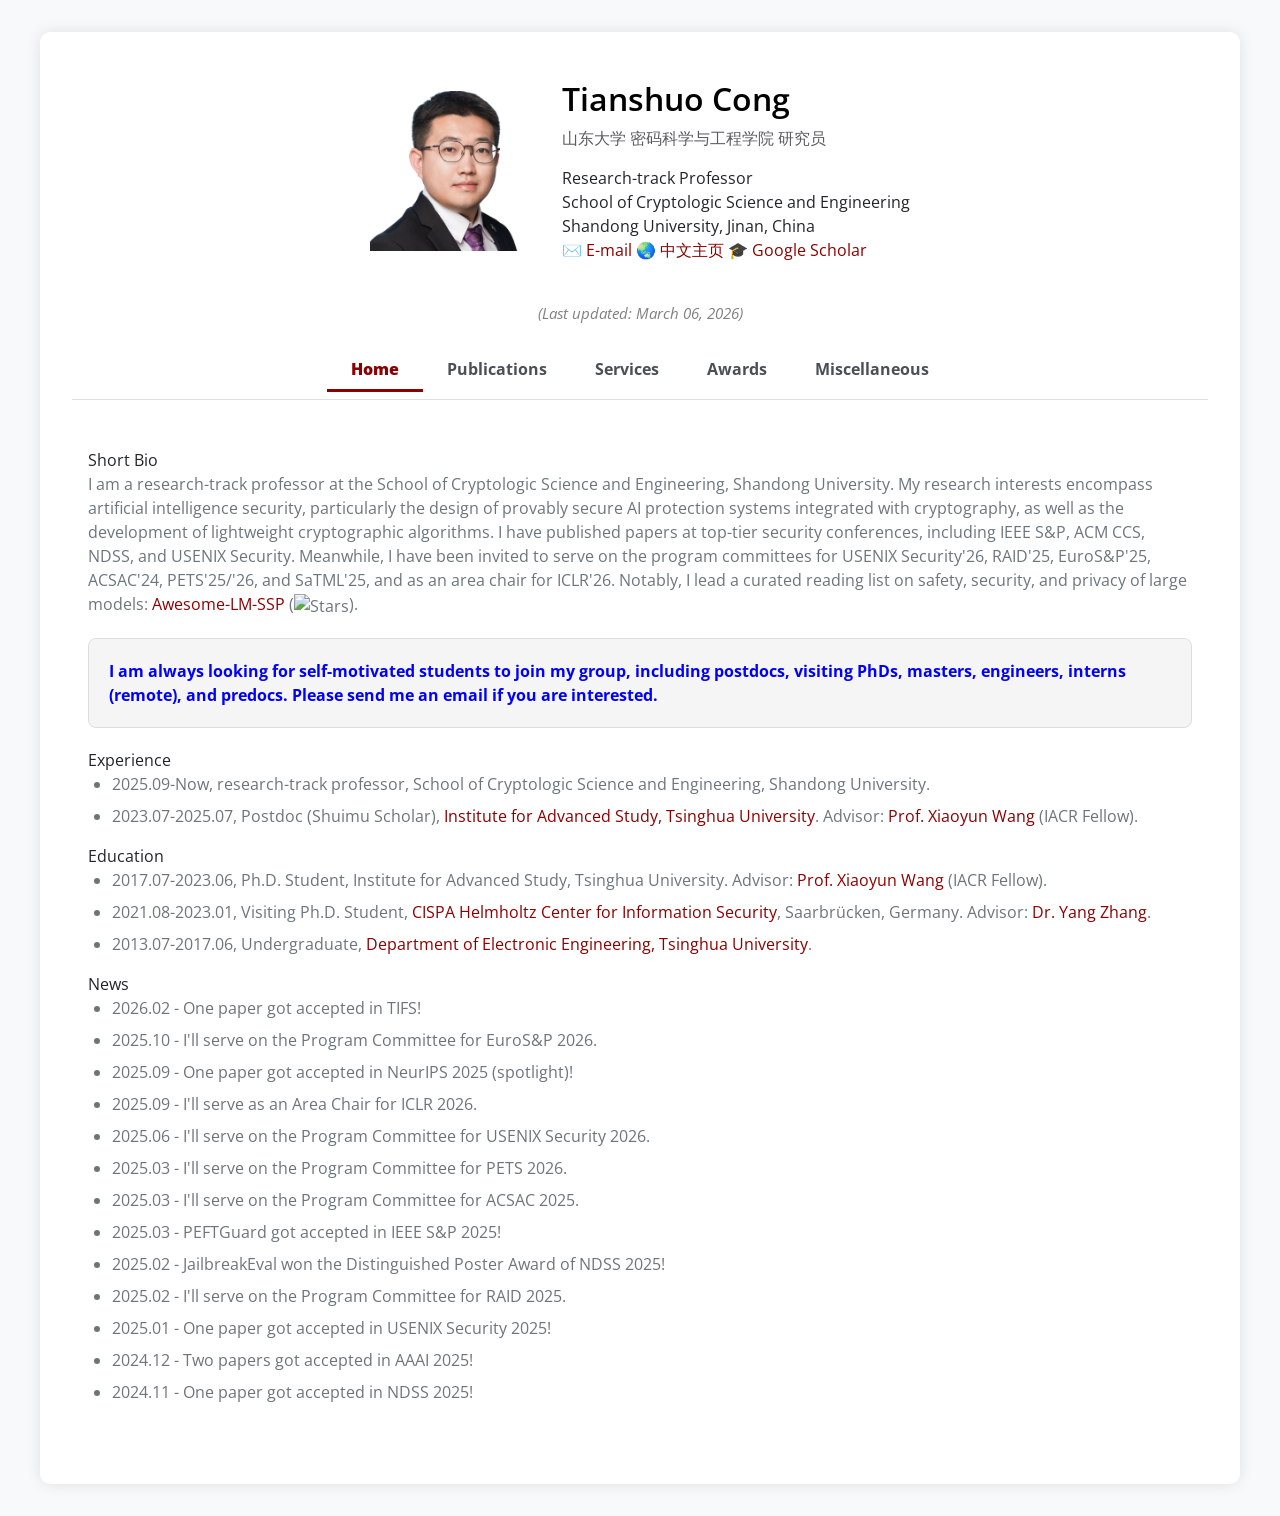
==== index.html @ aca25bcb "Update index.html" ====
<!DOCTYPE html>
<html lang="en">
<head>
  <meta charset="UTF-8">
  <meta name="viewport" content="width=device-width, initial-scale=1.0">
  <title>Tianshuo Cong</title>
  <link href="https://cdn.jsdelivr.net/npm/bootstrap@5.3.0/dist/css/bootstrap.min.css" rel="stylesheet">
  <link href="https://fonts.googleapis.com/css2?family=Open+Sans:wght@300;400;600&display=swap" rel="stylesheet">
  <script async src="//busuanzi.ibruce.info/busuanzi/2.3/busuanzi.pure.mini.js"></script>
  <style>
    body {
      font-family: 'Open Sans', sans-serif;
      padding: 2rem 1rem;
      background-color: #f8f9fa;
    }

    a {
      text-decoration: none !important;
      color: #8B0000;
      transition: color 0.3s ease;
    }
    
    a:hover {
      color: #FF4500;
    }
    
    .custom-container {
      max-width: 1200px;
      margin: 0 auto;
      background-color: white;
      padding: 2rem;
      border-radius: 10px;
      box-shadow: 0 0 15px rgba(0,0,0,0.1);
    }
    
    .header-container {
      display: flex;
      flex-direction: row;
      align-items: center;
      justify-content: center;
      padding: 1rem 0;
      gap: 2rem;
    }
    
    .profile-info {
      text-align: left;
    }
    
    .profile-img {
      width: 160px;
      height: 160px;
      object-fit: cover;
      border: none;
      background: none;
      border-radius: 0;
      display: block;
    }
    
    .nav-tabs {
      justify-content: center;
      border-bottom: 1px solid #dee2e6;
      margin-top: 1.5rem;
    }
    
    .nav-tabs .nav-link {
      border: none;
      color: #495057;
      padding: 0.5rem 1.5rem;
      transition: all 0.3s;
    }
    
    .nav-tabs .nav-link:hover {
      color: #8B0000;
      background-color: #f8f9fa;
    }
    
    .nav-tabs .nav-link.active {
      color: #8B0000;
      background-color: transparent;
      border-bottom: 3px solid #8B0000;
      font-weight: bold;
    }
    
    .tab-content {
      padding: 2rem 0;
    }
    
    .tab-pane {
      padding: 0 1rem;
    }
    
    ul {
      padding-left: 1.5rem;
    }
    
    li {
      margin-bottom: 0.5rem;
    }
    
    h2, h5 {
      color: #000000;
      font-weight: 600;
    }
    
    .bg-light-red {
      background-color: #FFF5F5;
    }
    
    .border-red {
      border: 1px solid #FFCCCB;
      border-radius: 5px;
    }
    
    .placeholder-text {
      color: #6c757d;
      font-style: normal;
    }

    .paper-item {
      display: flex;
      margin-bottom: 20px;
    }
        
    .conference {
      width: 150px;
      font-weight: bold;
    }
        
    .paper-details {
      flex: 1;
    }

    .bibtex-box {
      background: #f8f9fa;
      border: 1px solid #dee2e6;
      border-radius: 8px;
      padding: 12px;
      font-family: "Courier New", monospace;
      font-size: 0.92rem;
      white-space: pre-wrap;
      word-break: break-word;
      color: #212529;
    }
                    
    @media (max-width: 768px) {
      .header-container {
        flex-direction: column;
        text-align: center;
        gap: 1rem;
      }
      
      .profile-info {
        text-align: center;
      }
      
      body {
        padding: 1rem;
      }
      
      .custom-container {
        padding: 1.5rem;
      }
      
      .paper-item {
        flex-direction: column;
      }
            
      .conference {
        margin-bottom: 5px;
      }
    }

    .recruitment-box {
      background-color: #f5f5f5;
      border-radius: 8px;
      padding: 20px;
      margin: 20px 0;
      border: 1px solid #ddd;
    }
  </style>
</head>
<body>
<div class="custom-container">

  <div class="header-container mb-4">
    <img class="profile-img" src="img/cts_1.JPG" alt="Your Photo">
    <div class="profile-info">
      <h2>Tianshuo Cong</h2>
      <p class="text-muted">山东大学 密码科学与工程学院 研究员</p>
      Research-track Professor
      <br>School of Cryptologic Science and Engineering
      <br>Shandong University, Jinan, China
      <br>✉️ <a href="mailto:tianshuo.cong@sdu.edu.cn">E-mail</a> 🌏 <a href="https://faculty.sdu.edu.cn/congtianshuo/zh_CN/index.htm">中文主页</a> 🎓 <a href="https://scholar.google.com/citations?user=JXqZ45AAAAAJ">Google Scholar</a>
    </div>
  </div>

  <div align="center" style="font-style: italic; color: gray; font-size: 0.95rem;">
    (Last updated: March 06, 2026)
  </div>

  <ul class="nav nav-tabs" id="mainTab" role="tablist">
    <li class="nav-item" role="presentation">
      <button class="nav-link active" id="bio-tab" data-bs-toggle="tab" data-bs-target="#bio" type="button" role="tab"><b>Home</b></button>
    </li>
    <li class="nav-item" role="presentation">
      <button class="nav-link" id="pub-tab" data-bs-toggle="tab" data-bs-target="#pub" type="button" role="tab"><b>Publications</b></button>
    </li>
    <li class="nav-item" role="presentation">
      <button class="nav-link" id="service-tab" data-bs-toggle="tab" data-bs-target="#service" type="button" role="tab"><b>Services</b></button>
    </li>
    <li class="nav-item" role="presentation">
      <button class="nav-link" id="award-tab" data-bs-toggle="tab" data-bs-target="#award" type="button" role="tab"><b>Awards</b></button>
    </li>
    <li class="nav-item" role="presentation">
      <button class="nav-link" id="misc-tab" data-bs-toggle="tab" data-bs-target="#misc" type="button" role="tab"><b>Miscellaneous</b></button>
    </li>
  </ul>

  <div class="tab-content mt-3" id="mainTabContent">

    <div class="tab-pane fade show active" id="bio" role="tabpanel">
      Short Bio
      <p class="placeholder-text">
        I am a research-track professor at the School of Cryptologic Science and Engineering, Shandong University.
        My research interests encompass artificial intelligence security, particularly the design of provably secure AI protection systems integrated with cryptography, as well as the development of lightweight cryptographic algorithms.
        I have published papers at top-tier security conferences, including IEEE S&P, ACM CCS, NDSS, and USENIX Security.
        Meanwhile, I have been invited to serve on the program committees for USENIX Security'26, RAID'25, EuroS&P'25, ACSAC'24, PETS'25/'26, and SaTML'25, and as an area chair for ICLR'26.
        Notably, I lead a curated reading list on safety, security, and privacy of large models: <a href="https://github.com/CryptoAILab/Awesome-LM-SSP">Awesome-LM-SSP</a> (<img alt="Stars" src="https://img.shields.io/github/stars/CryptoAILab/Awesome-LM-SSP">).
      </p>

      <div class="recruitment-box">
        <strong style="color: blue;">I am always looking for self-motivated students to join my group, including postdocs, visiting PhDs, masters, engineers, interns (remote), and predocs. Please send me an email if you are interested.</strong>
      </div>

      Experience
      <ul>
        <li class="placeholder-text">2025.09-Now, research-track professor, School of Cryptologic Science and Engineering, Shandong University.</li>
        <li class="placeholder-text">2023.07-2025.07, Postdoc (Shuimu Scholar), <a href="https://www.ias.tsinghua.edu.cn/">Institute for Advanced Study, Tsinghua University</a>. Advisor: <a href="https://www.ias.tsinghua.edu.cn/en/info/1059/1173.htm">Prof. Xiaoyun Wang</a> (IACR Fellow).</li>
      </ul>

      Education
      <ul>
        <li class="placeholder-text">2017.07-2023.06, Ph.D. Student, Institute for Advanced Study, Tsinghua University. Advisor: <a href="https://www.ias.tsinghua.edu.cn/en/info/1059/1173.htm">Prof. Xiaoyun Wang</a> (IACR Fellow).</li>
        <li class="placeholder-text">2021.08-2023.01, Visiting Ph.D. Student, <a href="https://cispa.de/en">CISPA Helmholtz Center for Information Security</a>, Saarbrücken, Germany. Advisor: <a href="https://yangzhangalmo.github.io/">Dr. Yang Zhang</a>.</li>
        <li class="placeholder-text">2013.07-2017.06, Undergraduate, <a href="https://www.ee.tsinghua.edu.cn/en/">Department of Electronic Engineering, Tsinghua University</a>.</li>
      </ul>

      News
      <ul>
        <li class="placeholder-text">2026.02 - One paper got accepted in TIFS!</li>
        <li class="placeholder-text">2025.10 - I'll serve on the Program Committee for EuroS&P 2026.</li>
        <li class="placeholder-text">2025.09 - One paper got accepted in NeurIPS 2025 (spotlight)!</li>
        <li class="placeholder-text">2025.09 - I'll serve as an Area Chair for ICLR 2026.</li>
        <li class="placeholder-text">2025.06 - I'll serve on the Program Committee for USENIX Security 2026.</li>
        <li class="placeholder-text">2025.03 - I'll serve on the Program Committee for PETS 2026.</li>
        <li class="placeholder-text">2025.03 - I'll serve on the Program Committee for ACSAC 2025.</li>
        <li class="placeholder-text">2025.03 - PEFTGuard got accepted in IEEE S&P 2025!</li>
        <li class="placeholder-text">2025.02 - JailbreakEval won the Distinguished Poster Award of NDSS 2025!</li>
        <li class="placeholder-text">2025.02 - I'll serve on the Program Committee for RAID 2025.</li>
        <li class="placeholder-text">2025.01 - One paper got accepted in USENIX Security 2025!</li>
        <li class="placeholder-text">2024.12 - Two papers got accepted in AAAI 2025!</li>
        <li class="placeholder-text">2024.11 - One paper got accepted in NDSS 2025!</li>
      </ul>
    </div>

    <div class="tab-pane fade" id="pub" role="tabpanel">
      
      Preprint
      <hr>

      <div class="paper-item">
        <div class="conference">eprint'25</div>
        <div class="paper-details">
          <b>Cryptanalysis of Pseudorandom Error-Correcting Codes</b>
          <br> Tianrui Wang, Anyu Wang<sup>†</sup>, <b>Tianshuo Cong</b><sup>†</sup>, Delong Ran, Jinyuan Liu, Xiaoyun Wang
          <br> [<a href="https://eprint.iacr.org/2025/2283">paper</a>|<a href="javascript:void(0)" onclick="showBibtex('prc-cryptanalysis')">BibTeX</a>]
        </div>
      </div>

      <div class="paper-item">
        <div class="conference">arXiv'25</div>
        <div class="paper-details">
          <b>From Defender to Devil? Unintended Risk Interactions Induced by LLM Defenses</b>
          <br> Xiangtao Meng, <b>Tianshuo Cong</b>, Li Wang, Wenyu Chen, Zheng Li, Shanqing Guo, and Xiaoyun Wang
          <br> [<a href="https://arxiv.org/abs/2510.07968">paper</a>|<a href="javascript:void(0)" onclick="showBibtex('defender-to-devil')">BibTeX</a>]
        </div>
      </div>

      <div class="paper-item">
        <div class="conference">arXiv'25</div>
        <div class="paper-details">
          <b>GRPO Privacy Is at Risk: A Membership Inference Attack Against Reinforcement Learning With Verifiable Rewards</b>
          <br> Yule Liu, Heyi Zhang, Jinyi Zheng, Zhen Sun, Zifan Peng, <b>Tianshuo Cong</b>, Yilong Yang, Xinlei He, and Zhuo Ma
          <br> [<a href="https://arxiv.org/abs/2511.14045">paper</a>|<a href="javascript:void(0)" onclick="showBibtex('grpo-privacy')">BibTeX</a>]
        </div>
      </div>

      <div class="paper-item">
        <div class="conference">arXiv'25</div>
        <div class="paper-details">
          <b>Lora-leak: Membership inference attacks against lora fine-tuned language models</b>
          <br> Delong Ran, Xinlei He, <b>Tianshuo Cong</b><sup>†</sup>, Anyu Wang, Qi Li, and Xiaoyun Wang
          <br> [<a href="https://arxiv.org/abs/2507.18302">paper</a>|<a href="javascript:void(0)" onclick="showBibtex('lora-leak')">BibTeX</a>]
        </div>
      </div>

      Conference
      <hr>

      <div class="paper-item">
        <div class="conference">NeurIPS'25 <br><i><p style="font-weight: normal">(Spotlight)</p></i></div>
        <div class="paper-details">
          <b>ErrorTrace: A Black-Box Traceability Mechanism Based on Model Family Error Space</b>
          <br> Chuanchao Zang, Xiangtao Meng, Wenyu Chen, <b>Tianshuo Cong</b>, Yaxing Zha, Dong Qi, Zheng Li, and Shanqing Guo
          <br> <a href="https://neurips.cc/Conferences/2025"><i>The 39th Annual Conference on Neural Information Processing Systems, Dec 2-7, 2025.</i></a>
          <br> [<a href="https://openreview.net/pdf?id=3P3PL7aCXM">paper</a>|<a href="javascript:void(0)" onclick="showBibtex('errortrace')">BibTeX</a>]
        </div>
      </div>

      <div class="paper-item">
        <div class="conference">S&P'25</div>
        <div class="paper-details">
          <b>PEFTGuard: Detecting Backdoor Attacks Against Parameter-Efficient Fine-Tuning</b>
          <br>Zhen Sun, <b>Tianshuo Cong</b>, Yule Liu, Chenhao Lin, Xinlei He, Rongmao Chen, Xingshuo Han, and Xinyi Huang
          <br> <a href="https://sp2025.ieee-security.org/"><i>The 46th IEEE Symposium on Security and Privacy. May 12-15, 2025. San Francisco, U.S.A.</i></a>
          <br> [<a href="https://www.computer.org/csdl/proceedings-article/sp/2025/223600b620/26hiUqOcltC">doi</a>|<a href="https://tianshuocong.github.io/files/sp25-peftguard.pdf">pdf</a>|<a href="javascript:void(0)" onclick="showBibtex('peftguard')">BibTeX</a>]
        </div>
      </div>

      <div class="paper-item">
        <div class="conference">USENIX Sec'25</div>
        <div class="paper-details">
          <b>From Purity to Peril: Backdooring Merged Models From “Harmless” Benign Components</b>
          <br>Lijin Wang, Jingjing Wang, <b>Tianshuo Cong</b><sup>†</sup>, Xinlei He<sup>†</sup>, Zhan Qin, and Xinyi Huang
          <br> <a href="https://www.usenix.org/conference/usenixsecurity25"><i>The 34th USENIX Security Symposium, August 13-15, 2025.</i></a>
          <br> [<a href="https://tianshuocong.github.io/files/usenix25-mergebackdoor.pdf">pdf</a>|<a href="javascript:void(0)" onclick="showBibtex('mergebackdoor')">BibTeX</a>] <span style="color:rgb(46, 139, 87)">Artifact Badges: Available, Functional, Reproduced</span>
        </div>
      </div>

      <div class="paper-item">
        <div class="conference">NDSS'25</div>
        <div class="paper-details">
          <b>Safety Misalignment Against Large Language Models</b>
          <br>Yichen Gong, Delong Ran, Xinlei He, <b>Tianshuo Cong</b><sup>†</sup>, Anyu Wang<sup>†</sup>, and Xiaoyun Wang
          <br> <a href="https://www.ndss-symposium.org/ndss2025/"><i>The Network and Distributed System Security (NDSS) Symposium, February 24-28, 2025.</i></a>
          <br> [<a href="https://tianshuocong.github.io/files/ndss25-misalignment.pdf">pdf</a>|<a href="https://github.com/CryptoAILab/misalignment">code</a>|<a href="javascript:void(0)" onclick="showBibtex('misalignment')">BibTeX</a>] <span style="color:rgb(46, 139, 87)">Artifact Badges: Available, Functional, Reproduced</span>
        </div>
      </div>

      <div class="paper-item">
        <div class="conference">NDSS'25 <br><i><p style="font-weight: normal">(Poster)</p></i></div>
        <div class="paper-details">
          <b>JailbreakEval: An Integrated Safety Evaluator Toolkit for Assessing Jailbreaks Against Large Language Models</b>
          <br>Delong Ran, Jinyuan Liu, Yichen Gong, Jingyi Zheng, Xinlei He, <b>Tianshuo Cong</b><sup>†</sup>, and Anyu Wang
          <br> <a href="https://www.ndss-symposium.org/ndss2025/"><i>The Network and Distributed System Security (NDSS) Symposium, February 24-28, 2025.</i></a>
          <br> [<a href="https://arxiv.org/abs/2406.09321">paper</a>|<a href="https://github.com/CryptoAILab/JailbreakEval">code</a>|<a href="javascript:void(0)" onclick="showBibtex('jailbreakeval')">BibTeX</a>] <img alt="Stars" src="https://img.shields.io/github/stars/CryptoAILab/JailbreakEval">
          <br> <span style="color:red">Distinguished Poster Award</span>
        </div>
      </div>

      <div class="paper-item">
        <div class="conference">AAAI'25 <br><i><p style="font-weight: normal">(Oral)</p></i></div>
        <div class="paper-details">
          <b>FigStep: Jailbreaking Large Vision-Language Models via Typographic Visual Prompts</b>
          <br>Yichen Gong, Delong Ran, Jinyuan Liu, Conglei Wang, <b>Tianshuo Cong</b><sup>†</sup>, Anyu Wang<sup>†</sup>, Sisi Duan, and Xiaoyun Wang
          <br> <a href="https://aaai.org/conference/aaai/aaai-25/"><i>The 39th Annual AAAI Conference on Artificial Intelligence. February 25-March 4, 2025. Philadelphia, Pennsylvania, USA</i></a>
          <br> [<a href="https://arxiv.org/abs/2311.05608">paper</a>|<a href="https://github.com/CryptoAILab/FigStep">code</a>|<a href="https://tianshuocong.github.io/files/aaai25-figstep.pdf">pdf</a>|<a href="javascript:void(0)" onclick="showBibtex('figstep')">BibTeX</a>] <img alt="Stars" src="https://img.shields.io/github/stars/CryptoAILab/FigStep">
        </div>
      </div>

      <div class="paper-item">
        <div class="conference">AAAI'25</div>
        <div class="paper-details">
          <b>CL-Attack: Textual Backdoor Attacks via Cross-Lingual Triggers</b>
          <br>Jingyi Zheng, Tianyi Hu, <b>Tianshuo Cong</b>, and Xinlei He
          <br> <a href="https://aaai.org/conference/aaai/aaai-25/"><i>The 39th Annual AAAI Conference on Artificial Intelligence. February 25-March 4, 2025. Philadelphia, Pennsylvania, USA</i></a>
          <br> [<a href="https://arxiv.org/abs/2412.19037">paper</a>|<a href="https://github.com/TenneyHu/CrossLingualAttack">code</a>|<a href="https://tianshuocong.github.io/files/aaai25-cl-attack.pdf">pdf</a>|<a href="javascript:void(0)" onclick="showBibtex('cl-attack')">BibTeX</a>]
        </div>
      </div>

      <div class="paper-item">
        <div class="conference">ACL'25</div>
        <div class="paper-details">
          <b>Beyond the Tip of Efficiency: Uncovering the Submerged Threats of Jailbreak Attacks in Small Language Models</b>
          <br>Sibo Yi, <b>Tianshuo Cong</b>, Xinlei He, Qi Li, and Jiaxing Song
          <br> <a href="https://2025.aclweb.org/"><i>The 63rd Annual Meeting of the Association for Computational Linguistics. July 27-August 1, 2025. Vienna, Austria.</i></a>
          <br> [<a href="https://arxiv.org/abs/2502.19883">paper</a>|<a href="javascript:void(0)" onclick="showBibtex('acl25-smalllm-jailbreak')">BibTeX</a>]
        </div>
      </div>

      <div class="paper-item">
        <div class="conference">LAMPS@CCS'24</div>
        <div class="paper-details">
          <b>Have You Merged My Model? On The Robustness of Large Language Model IP Protection Methods Against Model Merging</b>
          <br><b>Tianshuo Cong</b>, Delong Ran, Zesen Liu, Xinlei He, Jinyuan Liu, Yichen Gong, Qi Li, Anyu Wang, and Xiaoyun Wang
          <br> <a href="https://lamps-ccs.com/"><i>The 1st ACM Workshop of Large AI Systems and Models with Privacy and Safety Analysis, October 14, 2024.</i></a>
          <br> [<a href="https://dl.acm.org/doi/10.1145/3689217.3690614">paper</a>|<a href="https://github.com/CryptoAILab/MergeGuard">code</a>|<a href="javascript:void(0)" onclick="showBibtex('mergeguard')">BibTeX</a>]
          <br> <span style="color:red">Best Paper Award</span>
        </div>
      </div>

      <div class="paper-item">
        <div class="conference">S&P'24</div>
        <div class="paper-details">
          <b>Test-time Poisoning Attacks Against Test-time Adaptation Models</b>
          <br><b>Tianshuo Cong</b>, Xinlei He, Yun Shen, and Yang Zhang
          <br> <a href="https://sp2024.ieee-security.org/"><i>The 45th IEEE Symposium on Security and Privacy. May 20-23, 2024. San Francisco, U.S.A.</i></a>
          <br> [<a href="https://www.computer.org/csdl/proceedings-article/sp/2024/313000a072/1RjEaHVnA64">doi</a>|<a href="https://tianshuocong.github.io/files/sp24-tepa.pdf">pdf</a>|<a href="https://github.com/tianshuocong/TePA">code</a>|<a href="javascript:void(0)" onclick="showBibtex('tepa')">BibTeX</a>]
        </div>
      </div>

      <div class="paper-item">
        <div class="conference">CCS'22</div>
        <div class="paper-details">
          <b>SSLGuard: A Watermarking Scheme for Self-supervised Learning Pre-trained Encoders</b>
          <br><b>Tianshuo Cong</b>, Xinlei He, and Yang Zhang
          <br> <a href="https://www.sigsac.org/ccs/CCS2022/"><i>The ACM Conference on Computer and Communications Security, November 7-11, 2022.</i></a>
          <br> [<a href="https://dl.acm.org/doi/10.1145/3548606.3559355">doi</a>|<a href="https://tianshuocong.github.io/files/ccs22-sslguard.pdf">pdf</a>|<a href="https://github.com/tianshuocong/SSLGuard">code</a>|<a href="javascript:void(0)" onclick="showBibtex('sslguard')">BibTeX</a>]
        </div>
      </div>

      Journal
      <hr>

      <div class="paper-item">
        <div class="conference">TIFS'26</div>
        <div class="paper-details">
          Robustness Over Time: Understanding Adversarial Examples’ Effectiveness on Longitudinal Versions of Large Language Models
          <br>Yugeng Liu, <b>Tianshuo Cong</b><sup>†</sup>, Zhengyu Zhao, Michael Backes, Yun Shen, Yang Zhang
          <br> <i>IEEE Transactions on Information Forensics & Security (TIFS).</i>
          <br> [<a href="https://ieeexplore.ieee.org/abstract/document/11426969">doi</a>|<a href="https://arxiv.org/abs/2308.07847">arXiv</a>|<a href="https://tianshuocong.github.io/files/tifs26-overtime.pdf">pdf</a>|<a href="javascript:void(0)" onclick="showBibtex('overtime')">BibTeX</a>]
        </div>
      </div>

      <div class="paper-item">
        <div class="conference">密码学报</div>
        <div class="paper-details">
          分组密码算法FESH (On The Design of Block Cipher FESH)
          <br>贾珂婷, 董晓阳, 魏淙洺, 李铮, 周海波, <b>丛天硕</b>
          <br> <i>Journal Of Cryptologic Research, 2019, 6(6): 713-726.</i>
          <br> [<a href="http://tianshuocong.github.io/files/FESH.pdf">pdf</a>|<a href="javascript:void(0)" onclick="showBibtex('fesh')">BibTeX</a>]
          <br><span style="color:red">全国密码算法设计竞赛(分组算法)二等奖</span>
        </div>
      </div>

      Patents
      <hr>
      <ul>
        <li class="placeholder-text">
          新型分组密码算法轮函数的构造方式
          <br>贾珂婷, 董晓阳, 魏淙洺, <b>丛天硕</b>
          <br>CN201910546990.1
        </li>
      </ul>
    </div>

    <div class="tab-pane fade" id="award" role="tabpanel">
      <h5 class="mt-3">Awards and Honors</h5>
      <ul>
        <li class="placeholder-text">Qilu Young Scholar of Shandong University (山东大学齐鲁青年学者)</li>
        <li class="placeholder-text"><a href="https://kdd2025.kdd.org/research-track-program-committee/">KDD 2025 Excellent Reviewer</a></li>
        <li class="placeholder-text"><a href="https://iclr.cc/Conferences/2025/Reviewers">ICLR 2025 Notable Reviewer</a></li>
        <li class="placeholder-text"><a href="https://www.ndss-symposium.org/ndss2025/">NDSS 2025 Distinguished Poster Award</a></li>
        <li class="placeholder-text">LAMPS@CCS 2024 Best Paper Award</li>
        <li class="placeholder-text">Shuimu Tsinghua Scholar (清华大学水木学者)</li>
        <li class="placeholder-text">2023 CACR Outstanding Doctoral Dissertation Award (2023年中国密码学会优秀博士论文)</li>
        <li class="placeholder-text">2nd Prize in Block Cipher Track, National Cryptographic Algorithm Design Competition, 2021 (全国密码算法设计竞赛(分组算法)二等奖)</li>
      </ul>
      
      <h5 class="mt-4">Grants</h5>
      <ul>
        <li class="placeholder-text">国家自然科学基金青年基金项目(C类), 30万, 主持</li>
        <li class="placeholder-text">国家重点研发计划《对称密码自动化分析设计》, 395万, 课题骨干</li>
      </ul>
    </div>

    <div class="tab-pane fade" id="service" role="tabpanel">
      Area Chair
      <ul>
        <li class="placeholder-text">ICLR 2026</li>
      </ul>

      TPC Member / Reviewer
      <ul>
        <li class="placeholder-text">USENIX Security 2026</li>
        <li class="placeholder-text">EuroS&P 2025, 2026</li>
        <li class="placeholder-text">ACSAC 2024, 2025</li>
        <li class="placeholder-text">RAID 2025</li>
        <li class="placeholder-text">PETS 2025, 2026</li>
        <li class="placeholder-text">SaTML 2025</li>
        <li class="placeholder-text">Inscrypt 2025</li>
        <li class="placeholder-text">IWQoS 2025</li>
        <li class="placeholder-text">ICML 2025</li>
        <li class="placeholder-text">NeurIPS 2024, 2025</li>
        <li class="placeholder-text">ICLR 2025(🎖️)</li>
        <li class="placeholder-text">CVPR 2024, 2025</li>
        <li class="placeholder-text">AAAI 2025</li>
        <li class="placeholder-text">KDD 2025(🎖️)</li>
        <li class="placeholder-text">MM 2024</li>
        <li class="placeholder-text">ACL 2024</li>
        <li class="placeholder-text">ECCV 2024</li>
        <li class="placeholder-text">AISTATS 2025</li>
      </ul>

      Journal Reviewer
      <ul>
        <li class="placeholder-text">IEEE Transactions on Information Forensics and Security (TIFS)</li>
        <li class="placeholder-text">IEEE Transactions on Dependable and Secure Computing (TDSC)</li>
        <li class="placeholder-text">IEEE Transactions on Neural Networks and Learning Systems (TNNLS)</li>
        <li class="placeholder-text">ACM Transactions on Privacy and Security (TOPS)</li>
        <li class="placeholder-text">ACM Transactions on Knowledge Discovery from Data (TKDD)</li>
        <li class="placeholder-text">《信息安全学报》(Journal of Cyber Security)</li>
      </ul>

      Session Chair
      <ul>
        <li class="placeholder-text">NDSS 2025 (Session 3D: AI Safety)</li>
      </ul>

      国内兼职
      <ul>
        <li class="placeholder-text">CCF网络与系统安全专业委员会 执行委员</li>
      </ul>
    </div>

    <div class="tab-pane fade" id="misc" role="tabpanel">
      Resources
      <ul>
        <li class="placeholder-text">A curated reading list on safety, security, and privacy of large models: <a href="https://github.com/CryptoAILab/lm-ssp">Awesome-LM-SSP</a></li>
        <li class="placeholder-text"><a href="https://sec-deadlines.github.io/">Security and Privacy Conference Deadlines</a></li>
        <li class="placeholder-text"><a href="https://aideadlin.es/?sub=ML,CV,NLP">AI Conference Deadlines</a></li>
        <li class="placeholder-text"><a href="http://jianying.space/conference-ranking.html">Top Crypto and Security Conferences Ranking</a></li>
      </ul>

      Teaching
      <ul>
        <li class="placeholder-text">Lecturer of the tutorial on "Safety, Security, and Privacy of Foundation Models" at <a href="https://wifs2024.uniroma3.it/?page_id=780">IEEE WIFS 2024</a>, Rome, Italy (In English, ~4 hours).</li>
        <li class="placeholder-text">Teaching Assistant of the graduate course "Advanced Numerical Analysis", Fall 2019, Tsinghua University.</li>
        <li class="placeholder-text">Teaching Assistant of the undergraduate course "Introduction to Information Science and Technology", Spring 2018, Tsinghua University.</li>
      </ul>

      Talks
      <ul>
        <li class="placeholder-text">2026.03.06, AI Learning at Lenovo (ALL), 北京</li>
        <li class="placeholder-text">2025.11.23, 中国密码学会2025年大数据与人工智能安全青年论坛, 陕西西安</li>
        <li class="placeholder-text">2025.08.01, 2025年密码测评理论与关键技术前沿论坛, 中国密码学会密码测评专委会, 山东济南</li>
        <li class="placeholder-text">2025.05.29, 清华大学基础模型2025学术年会, 大模型安全分论坛, 北京</li>
        <li class="placeholder-text">2025.04.23, Physical Attack And Design Attestation (PANDS) 2025, 纽创信安, 北京</li>
        <li class="placeholder-text">2025.04.11, 空间信息系统安全前沿科技大会, 江苏无锡</li>
        <li class="placeholder-text">2024.03.29, OPPO-ACM-IEEE暨第四届泛终端安全技术论坛, 陕西西安</li>
      </ul>

      My Cats
      <ul>
        <li class="placeholder-text">Tom (Birthday: 2022.07.11, INFJ)
          <br><img src="img/tom1.jpg" height="150"><img src="img/tom2.png" height="150"><img src="img/tom3.jpg" height="150">
        </li>
        <li class="placeholder-text">Tangtang (Birthday: 2019.03.21, ISTP)
          <br><img src="img/tang1.jpg" height="150"><img src="img/tang2.png" height="150">
        </li>
      </ul>
      
      <span id="busuanzi_container_site_pv">Visitors: <span id="busuanzi_value_site_pv"></span></span>
    </div>
    
  </div>
</div>

<!-- BibTeX Modal -->
<div class="modal fade" id="bibtexModal" tabindex="-1" aria-labelledby="bibtexModalLabel" aria-hidden="true">
  <div class="modal-dialog modal-lg modal-dialog-centered">
    <div class="modal-content">
      <div class="modal-header">
        <h5 class="modal-title" id="bibtexModalLabel">BibTeX</h5>
        <button type="button" class="btn-close" data-bs-dismiss="modal" aria-label="Close"></button>
      </div>
      <div class="modal-body">
        <div id="bibtexContent" class="bibtex-box"></div>
      </div>
      <div class="modal-footer">
        <button type="button" class="btn btn-secondary" data-bs-dismiss="modal">Close</button>
        <button type="button" class="btn btn-primary" onclick="copyBibtex()">Copy</button>
      </div>
    </div>
  </div>
</div>

<script>
  const bibtexData = {
    "prc-cryptanalysis": `@misc{wang2025cryptanalysisprc,
  title={Cryptanalysis of Pseudorandom Error-Correcting Codes},
  author={Wang, Tianrui and Wang, Anyu and Cong, Tianshuo and Ran, Delong and Liu, Jinyuan and Wang, Xiaoyun},
  year={2025},
  eprint={2025/2283},
  archivePrefix={IACR ePrint}
}`,

    "defender-to-devil": `@article{meng2025defenderdevil,
  title={From Defender to Devil? Unintended Risk Interactions Induced by LLM Defenses},
  author={Meng, Xiangtao and Cong, Tianshuo and Wang, Li and Chen, Wenyu and Li, Zheng and Guo, Shanqing and Wang, Xiaoyun},
  journal={arXiv preprint arXiv:2510.07968},
  year={2025}
}`,

    "grpo-privacy": `@article{liu2025grpoprivacy,
  title={GRPO Privacy Is at Risk: A Membership Inference Attack Against Reinforcement Learning With Verifiable Rewards},
  author={Liu, Yule and Zhang, Heyi and Zheng, Jinyi and Sun, Zhen and Peng, Zifan and Cong, Tianshuo and Yang, Yilong and He, Xinlei and Ma, Zhuo},
  journal={arXiv preprint arXiv:2511.14045},
  year={2025}
}`,

    "lora-leak": `@article{ran2025loraleak,
  title={Lora-leak: Membership inference attacks against lora fine-tuned language models},
  author={Ran, Delong and He, Xinlei and Cong, Tianshuo and Wang, Anyu and Li, Qi and Wang, Xiaoyun},
  journal={arXiv preprint arXiv:2507.18302},
  year={2025}
}`,

    "errortrace": `@inproceedings{zang2025errortrace,
  title={ErrorTrace: A Black-Box Traceability Mechanism Based on Model Family Error Space},
  author={Zang, Chuanchao and Meng, Xiangtao and Chen, Wenyu and Cong, Tianshuo and Zha, Yaxing and Qi, Dong and Li, Zheng and Guo, Shanqing},
  booktitle={Advances in Neural Information Processing Systems},
  year={2025}
}`,

    "peftguard": `@inproceedings{sun2025peftguard,
  title={PEFTGuard: Detecting Backdoor Attacks Against Parameter-Efficient Fine-Tuning},
  author={Sun, Zhen and Cong, Tianshuo and Liu, Yule and Lin, Chenhao and He, Xinlei and Chen, Rongmao and Han, Xingshuo and Huang, Xinyi},
  booktitle={Proceedings of the IEEE Symposium on Security and Privacy},
  year={2025}
}`,

    "mergebackdoor": `@inproceedings{wang2025purityperil,
  title={From Purity to Peril: Backdooring Merged Models From “Harmless” Benign Components},
  author={Wang, Lijin and Wang, Jingjing and Cong, Tianshuo and He, Xinlei and Qin, Zhan and Huang, Xinyi},
  booktitle={Proceedings of the USENIX Security Symposium},
  year={2025}
}`,

    "misalignment": `@inproceedings{gong2025misalignment,
  title={Safety Misalignment Against Large Language Models},
  author={Gong, Yichen and Ran, Delong and He, Xinlei and Cong, Tianshuo and Wang, Anyu and Wang, Xiaoyun},
  booktitle={Proceedings of the Network and Distributed System Security Symposium},
  year={2025}
}`,

    "jailbreakeval": `@inproceedings{ran2025jailbreakeval,
  title={JailbreakEval: An Integrated Safety Evaluator Toolkit for Assessing Jailbreaks Against Large Language Models},
  author={Ran, Delong and Liu, Jinyuan and Gong, Yichen and Zheng, Jingyi and He, Xinlei and Cong, Tianshuo and Wang, Anyu},
  booktitle={Proceedings of the Network and Distributed System Security Symposium},
  year={2025}
}`,

    "figstep": `@inproceedings{gong2025figstep,
  title={FigStep: Jailbreaking Large Vision-Language Models via Typographic Visual Prompts},
  author={Gong, Yichen and Ran, Delong and Liu, Jinyuan and Wang, Conglei and Cong, Tianshuo and Wang, Anyu and Duan, Sisi and Wang, Xiaoyun},
  booktitle={Proceedings of the AAAI Conference on Artificial Intelligence},
  year={2025}
}`,

    "cl-attack": `@inproceedings{zheng2025clattack,
  title={CL-Attack: Textual Backdoor Attacks via Cross-Lingual Triggers},
  author={Zheng, Jingyi and Hu, Tianyi and Cong, Tianshuo and He, Xinlei},
  booktitle={Proceedings of the AAAI Conference on Artificial Intelligence},
  year={2025}
}`,

    "acl25-smalllm-jailbreak": `@inproceedings{yi2025beyondtip,
  title={Beyond the Tip of Efficiency: Uncovering the Submerged Threats of Jailbreak Attacks in Small Language Models},
  author={Yi, Sibo and Cong, Tianshuo and He, Xinlei and Li, Qi and Song, Jiaxing},
  booktitle={Proceedings of the Annual Meeting of the Association for Computational Linguistics},
  year={2025}
}`,

    "mergeguard": `@inproceedings{cong2024mergedmymodel,
  title={Have You Merged My Model? On The Robustness of Large Language Model IP Protection Methods Against Model Merging},
  author={Cong, Tianshuo and Ran, Delong and Liu, Zesen and He, Xinlei and Liu, Jinyuan and Gong, Yichen and Li, Qi and Wang, Anyu and Wang, Xiaoyun},
  booktitle={Proceedings of the ACM Workshop of Large AI Systems and Models with Privacy and Safety Analysis},
  year={2024}
}`,

    "tepa": `@inproceedings{cong2024tepa,
  title={Test-time Poisoning Attacks Against Test-time Adaptation Models},
  author={Cong, Tianshuo and He, Xinlei and Shen, Yun and Zhang, Yang},
  booktitle={Proceedings of the IEEE Symposium on Security and Privacy},
  year={2024}
}`,

    "sslguard": `@inproceedings{cong2022sslguard,
  title={SSLGuard: A Watermarking Scheme for Self-supervised Learning Pre-trained Encoders},
  author={Cong, Tianshuo and He, Xinlei and Zhang, Yang},
  booktitle={Proceedings of the ACM Conference on Computer and Communications Security},
  year={2022}
}`,

    "overtime": `@article{11426969,
  author={Liu, Yugeng and Cong, Tianshuo and Zhao, Zhengyu and Backes, Michael and Shen, Yun and Zhang, Yang},
  journal={IEEE Transactions on Information Forensics and Security}, 
  title={Robustness Over Time: Understanding Adversarial Examples’ Effectiveness on Longitudinal Versions of Large Language Models}, 
  year={2026},
  volume={21},
  number={},
  pages={3436-3449},
  keywords={Robustness;Few shot learning;Zero shot learning;Electronic mail;Taxonomy;Large language models;Analytical models;Translation;Roads;Resilience;Robustness;large language model;adversarial examples;jailbreak;hallucination},
  doi={10.1109/TIFS.2026.3672386}}
`,

    "fesh": `@article{jia2019fesh,
  title={分组密码算法FESH (On The Design of Block Cipher FESH)},
  author={贾珂婷 and 董晓阳 and 魏淙洺 and 李铮 and 周海波 and 丛天硕},
  journal={密码学报},
  volume={6},
  number={6},
  pages={713--726},
  year={2019}
}`
  };

  function showBibtex(key) {
    const content = bibtexData[key] || "BibTeX not available yet.";
    document.getElementById("bibtexContent").textContent = content;
    const modal = new bootstrap.Modal(document.getElementById("bibtexModal"));
    modal.show();
  }

  function copyBibtex() {
    const text = document.getElementById("bibtexContent").textContent;
    navigator.clipboard.writeText(text).then(() => {
      alert("BibTeX copied to clipboard!");
    }).catch(() => {
      alert("Failed to copy BibTeX.");
    });
  }
</script>

<script src="https://cdn.jsdelivr.net/npm/bootstrap@5.3.0/dist/js/bootstrap.bundle.min.js"></script>
</body>
</html>
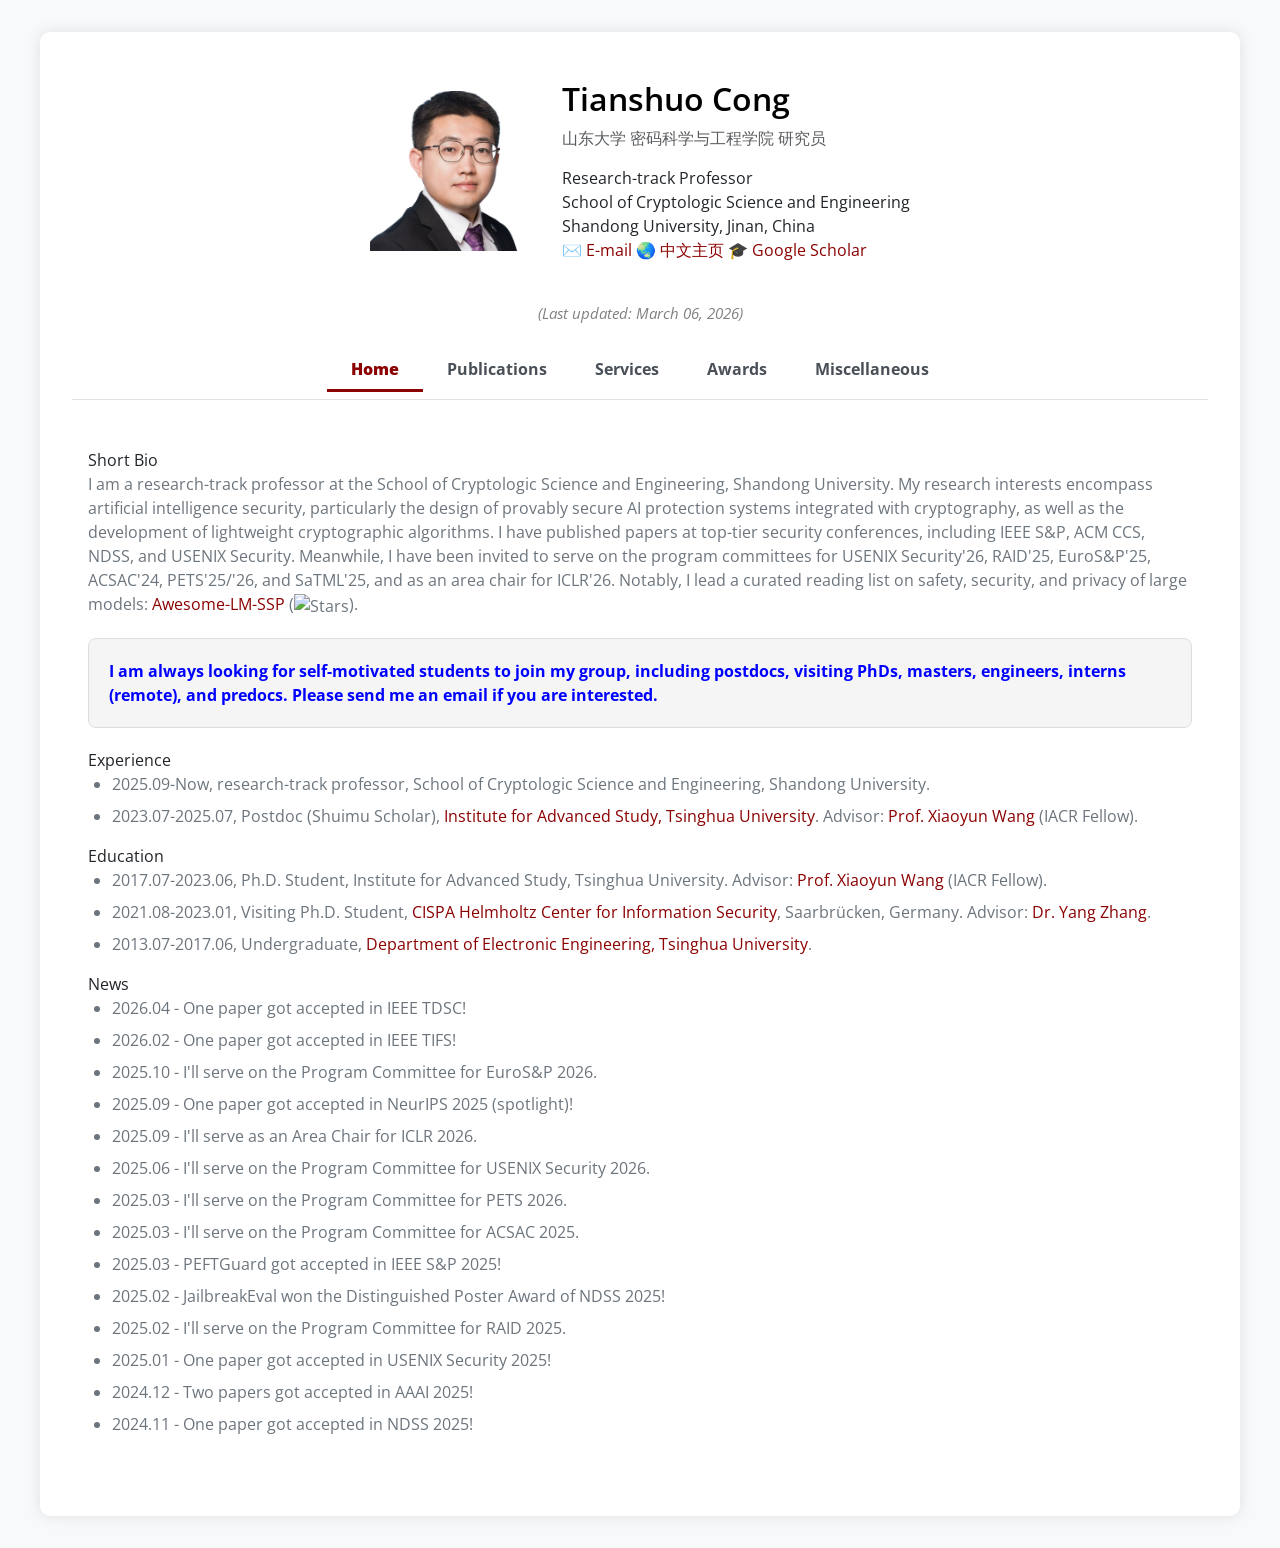
==== commit 201f1de3: "Update index.html" ====
--- a/index.html
+++ b/index.html
@@ -140,6 +140,85 @@
       white-space: pre-wrap;
       word-break: break-word;
       color: #212529;
+    }
+
+    .recruitment-box {
+      background-color: #f5f5f5;
+      border-radius: 8px;
+      padding: 20px;
+      margin: 20px 0;
+      border: 1px solid #ddd;
+    }
+
+    /* modern solid paper buttons */
+    .paper-links {
+      display: inline-flex;
+      flex-wrap: wrap;
+      gap: 6px;
+      margin-top: 8px;
+    }
+
+    .paper-btn {
+      display: inline-flex;
+      align-items: center;
+      justify-content: center;
+      padding: 0.32rem 0.68rem;
+      border-radius: 8px;
+      font-size: 0.84rem;
+      font-weight: 700;
+      line-height: 1;
+      text-decoration: none !important;
+      border: 1px solid rgba(0,0,0,0.04);
+      box-shadow:
+        inset 0 1px 0 rgba(255,255,255,0.16),
+        0 2px 8px rgba(17,24,39,0.08);
+      transition: all 0.22s ease;
+      color: #ffffff !important;
+      letter-spacing: 0;
+      font-family: "Courier New", "SFMono-Regular", Menlo, Consolas, monospace;
+    }
+
+    .paper-btn:hover {
+      transform: translateY(-1px);
+      box-shadow:
+        inset 0 1px 0 rgba(255,255,255,0.18),
+        0 6px 14px rgba(17,24,39,0.12);
+      filter: brightness(1.03);
+      color: #ffffff !important;
+    }
+
+    .paper-btn:active {
+      transform: translateY(0);
+    }
+
+    .btn-paper {
+      background: #b9893c;
+      border-color: #aa7d35;
+    }
+
+    .btn-pdf {
+      background: #4f7ea8;
+      border-color: #466f94;
+    }
+
+    .btn-code {
+      background: #3f8f84;
+      border-color: #387d74;
+    }
+
+    .btn-bib {
+      background: #766f9f;
+      border-color: #69628d;
+    }
+
+    .btn-doi {
+      background: #c96e57;
+      border-color: #b6614c;
+    }
+
+    .btn-arxiv {
+      background: #b88a2f;
+      border-color: #a67c2a;
     }
                     
     @media (max-width: 768px) {
@@ -169,14 +248,6 @@
         margin-bottom: 5px;
       }
     }
-
-    .recruitment-box {
-      background-color: #f5f5f5;
-      border-radius: 8px;
-      padding: 20px;
-      margin: 20px 0;
-      border: 1px solid #ddd;
-    }
   </style>
 </head>
 <body>
@@ -247,7 +318,8 @@
 
       News
       <ul>
-        <li class="placeholder-text">2026.02 - One paper got accepted in TIFS!</li>
+        <li class="placeholder-text">2026.04 - One paper got accepted in IEEE TDSC!</li>
+        <li class="placeholder-text">2026.02 - One paper got accepted in IEEE TIFS!</li>
         <li class="placeholder-text">2025.10 - I'll serve on the Program Committee for EuroS&P 2026.</li>
         <li class="placeholder-text">2025.09 - One paper got accepted in NeurIPS 2025 (spotlight)!</li>
         <li class="placeholder-text">2025.09 - I'll serve as an Area Chair for ICLR 2026.</li>
@@ -273,7 +345,11 @@
         <div class="paper-details">
           <b>Cryptanalysis of Pseudorandom Error-Correcting Codes</b>
           <br> Tianrui Wang, Anyu Wang<sup>†</sup>, <b>Tianshuo Cong</b><sup>†</sup>, Delong Ran, Jinyuan Liu, Xiaoyun Wang
-          <br> [<a href="https://eprint.iacr.org/2025/2283">paper</a>|<a href="javascript:void(0)" onclick="showBibtex('prc-cryptanalysis')">BibTeX</a>]
+          <br>
+          <div class="paper-links">
+            <a class="paper-btn btn-paper" href="https://eprint.iacr.org/2025/2283" target="_blank">paper</a>
+            <a class="paper-btn btn-bib" href="javascript:void(0)" onclick="showBibtex('prc-cryptanalysis')">BibTeX</a>
+          </div>
         </div>
       </div>
 
@@ -282,7 +358,11 @@
         <div class="paper-details">
           <b>From Defender to Devil? Unintended Risk Interactions Induced by LLM Defenses</b>
           <br> Xiangtao Meng, <b>Tianshuo Cong</b>, Li Wang, Wenyu Chen, Zheng Li, Shanqing Guo, and Xiaoyun Wang
-          <br> [<a href="https://arxiv.org/abs/2510.07968">paper</a>|<a href="javascript:void(0)" onclick="showBibtex('defender-to-devil')">BibTeX</a>]
+          <br>
+          <div class="paper-links">
+            <a class="paper-btn btn-arxiv" href="https://arxiv.org/abs/2510.07968" target="_blank">paper</a>
+            <a class="paper-btn btn-bib" href="javascript:void(0)" onclick="showBibtex('defender-to-devil')">BibTeX</a>
+          </div>
         </div>
       </div>
 
@@ -291,7 +371,11 @@
         <div class="paper-details">
           <b>GRPO Privacy Is at Risk: A Membership Inference Attack Against Reinforcement Learning With Verifiable Rewards</b>
           <br> Yule Liu, Heyi Zhang, Jinyi Zheng, Zhen Sun, Zifan Peng, <b>Tianshuo Cong</b>, Yilong Yang, Xinlei He, and Zhuo Ma
-          <br> [<a href="https://arxiv.org/abs/2511.14045">paper</a>|<a href="javascript:void(0)" onclick="showBibtex('grpo-privacy')">BibTeX</a>]
+          <br>
+          <div class="paper-links">
+            <a class="paper-btn btn-arxiv" href="https://arxiv.org/abs/2511.14045" target="_blank">paper</a>
+            <a class="paper-btn btn-bib" href="javascript:void(0)" onclick="showBibtex('grpo-privacy')">BibTeX</a>
+          </div>
         </div>
       </div>
 
@@ -300,7 +384,11 @@
         <div class="paper-details">
           <b>Lora-leak: Membership inference attacks against lora fine-tuned language models</b>
           <br> Delong Ran, Xinlei He, <b>Tianshuo Cong</b><sup>†</sup>, Anyu Wang, Qi Li, and Xiaoyun Wang
-          <br> [<a href="https://arxiv.org/abs/2507.18302">paper</a>|<a href="javascript:void(0)" onclick="showBibtex('lora-leak')">BibTeX</a>]
+          <br>
+          <div class="paper-links">
+            <a class="paper-btn btn-arxiv" href="https://arxiv.org/abs/2507.18302" target="_blank">paper</a>
+            <a class="paper-btn btn-bib" href="javascript:void(0)" onclick="showBibtex('lora-leak')">BibTeX</a>
+          </div>
         </div>
       </div>
 
@@ -313,7 +401,11 @@
           <b>ErrorTrace: A Black-Box Traceability Mechanism Based on Model Family Error Space</b>
           <br> Chuanchao Zang, Xiangtao Meng, Wenyu Chen, <b>Tianshuo Cong</b>, Yaxing Zha, Dong Qi, Zheng Li, and Shanqing Guo
           <br> <a href="https://neurips.cc/Conferences/2025"><i>The 39th Annual Conference on Neural Information Processing Systems, Dec 2-7, 2025.</i></a>
-          <br> [<a href="https://openreview.net/pdf?id=3P3PL7aCXM">paper</a>|<a href="javascript:void(0)" onclick="showBibtex('errortrace')">BibTeX</a>]
+          <br>
+          <div class="paper-links">
+            <a class="paper-btn btn-doi" href="https://neurips.cc/virtual/2025/loc/san-diego/poster/120038" target="_blank">doi</a>
+            <a class="paper-btn btn-bib" href="javascript:void(0)" onclick="showBibtex('errortrace')">BibTeX</a>
+          </div>
         </div>
       </div>
 
@@ -323,7 +415,12 @@
           <b>PEFTGuard: Detecting Backdoor Attacks Against Parameter-Efficient Fine-Tuning</b>
           <br>Zhen Sun, <b>Tianshuo Cong</b>, Yule Liu, Chenhao Lin, Xinlei He, Rongmao Chen, Xingshuo Han, and Xinyi Huang
           <br> <a href="https://sp2025.ieee-security.org/"><i>The 46th IEEE Symposium on Security and Privacy. May 12-15, 2025. San Francisco, U.S.A.</i></a>
-          <br> [<a href="https://www.computer.org/csdl/proceedings-article/sp/2025/223600b620/26hiUqOcltC">doi</a>|<a href="https://tianshuocong.github.io/files/sp25-peftguard.pdf">pdf</a>|<a href="javascript:void(0)" onclick="showBibtex('peftguard')">BibTeX</a>]
+          <br>
+          <div class="paper-links">
+            <a class="paper-btn btn-doi" href="https://www.computer.org/csdl/proceedings-article/sp/2025/223600b620/26hiUqOcltC" target="_blank">doi</a>
+            <a class="paper-btn btn-pdf" href="https://tianshuocong.github.io/files/sp25-peftguard.pdf" target="_blank">pdf</a>
+            <a class="paper-btn btn-bib" href="javascript:void(0)" onclick="showBibtex('peftguard')">BibTeX</a>
+          </div>
         </div>
       </div>
 
@@ -333,7 +430,13 @@
           <b>From Purity to Peril: Backdooring Merged Models From “Harmless” Benign Components</b>
           <br>Lijin Wang, Jingjing Wang, <b>Tianshuo Cong</b><sup>†</sup>, Xinlei He<sup>†</sup>, Zhan Qin, and Xinyi Huang
           <br> <a href="https://www.usenix.org/conference/usenixsecurity25"><i>The 34th USENIX Security Symposium, August 13-15, 2025.</i></a>
-          <br> [<a href="https://tianshuocong.github.io/files/usenix25-mergebackdoor.pdf">pdf</a>|<a href="javascript:void(0)" onclick="showBibtex('mergebackdoor')">BibTeX</a>] <span style="color:rgb(46, 139, 87)">Artifact Badges: Available, Functional, Reproduced</span>
+          <br>
+          <div class="paper-links">
+            <a class="paper-btn btn-doi" href="https://www.usenix.org/conference/usenixsecurity25/presentation/wang-lijin" target="_blank">doi</a>
+            <a class="paper-btn btn-pdf" href="https://tianshuocong.github.io/files/usenix25-mergebackdoor.pdf" target="_blank">pdf</a>
+            <a class="paper-btn btn-bib" href="javascript:void(0)" onclick="showBibtex('mergebackdoor')">BibTeX</a>
+          </div>
+          <br><span style="color:rgb(46, 139, 87)">Artifact Badges: Available, Functional, Reproduced</span>
         </div>
       </div>
 
@@ -343,7 +446,14 @@
           <b>Safety Misalignment Against Large Language Models</b>
           <br>Yichen Gong, Delong Ran, Xinlei He, <b>Tianshuo Cong</b><sup>†</sup>, Anyu Wang<sup>†</sup>, and Xiaoyun Wang
           <br> <a href="https://www.ndss-symposium.org/ndss2025/"><i>The Network and Distributed System Security (NDSS) Symposium, February 24-28, 2025.</i></a>
-          <br> [<a href="https://tianshuocong.github.io/files/ndss25-misalignment.pdf">pdf</a>|<a href="https://github.com/CryptoAILab/misalignment">code</a>|<a href="javascript:void(0)" onclick="showBibtex('misalignment')">BibTeX</a>] <span style="color:rgb(46, 139, 87)">Artifact Badges: Available, Functional, Reproduced</span>
+          <br>
+          <div class="paper-links">
+            <a class="paper-btn btn-doi" href="https://www.ndss-symposium.org/ndss-paper/safety-misalignment-against-large-language-models/" target="_blank">doi</a>
+            <a class="paper-btn btn-pdf" href="https://tianshuocong.github.io/files/ndss25-misalignment.pdf" target="_blank">pdf</a>
+            <a class="paper-btn btn-code" href="https://github.com/CryptoAILab/misalignment" target="_blank">code</a>
+            <a class="paper-btn btn-bib" href="javascript:void(0)" onclick="showBibtex('misalignment')">BibTeX</a>
+          </div>
+          <br><span style="color:rgb(46, 139, 87)">Artifact Badges: Available, Functional, Reproduced</span>
         </div>
       </div>
 
@@ -353,7 +463,14 @@
           <b>JailbreakEval: An Integrated Safety Evaluator Toolkit for Assessing Jailbreaks Against Large Language Models</b>
           <br>Delong Ran, Jinyuan Liu, Yichen Gong, Jingyi Zheng, Xinlei He, <b>Tianshuo Cong</b><sup>†</sup>, and Anyu Wang
           <br> <a href="https://www.ndss-symposium.org/ndss2025/"><i>The Network and Distributed System Security (NDSS) Symposium, February 24-28, 2025.</i></a>
-          <br> [<a href="https://arxiv.org/abs/2406.09321">paper</a>|<a href="https://github.com/CryptoAILab/JailbreakEval">code</a>|<a href="javascript:void(0)" onclick="showBibtex('jailbreakeval')">BibTeX</a>] <img alt="Stars" src="https://img.shields.io/github/stars/CryptoAILab/JailbreakEval">
+          <br>
+          <div class="paper-links">
+            <a class="paper-btn btn-doi" href="https://www.ndss-symposium.org/wp-content/uploads/2025-poster-19.pdf" target="_blank">doi</a>
+            <a class="paper-btn btn-arxiv" href="https://arxiv.org/abs/2406.09321" target="_blank">arXiv</a>
+            <a class="paper-btn btn-code" href="https://github.com/CryptoAILab/JailbreakEval" target="_blank">code</a>
+            <a class="paper-btn btn-bib" href="javascript:void(0)" onclick="showBibtex('jailbreakeval')">BibTeX</a>
+          </div>
+          <img alt="Stars" src="https://img.shields.io/github/stars/CryptoAILab/JailbreakEval">
           <br> <span style="color:red">Distinguished Poster Award</span>
         </div>
       </div>
@@ -364,7 +481,15 @@
           <b>FigStep: Jailbreaking Large Vision-Language Models via Typographic Visual Prompts</b>
           <br>Yichen Gong, Delong Ran, Jinyuan Liu, Conglei Wang, <b>Tianshuo Cong</b><sup>†</sup>, Anyu Wang<sup>†</sup>, Sisi Duan, and Xiaoyun Wang
           <br> <a href="https://aaai.org/conference/aaai/aaai-25/"><i>The 39th Annual AAAI Conference on Artificial Intelligence. February 25-March 4, 2025. Philadelphia, Pennsylvania, USA</i></a>
-          <br> [<a href="https://arxiv.org/abs/2311.05608">paper</a>|<a href="https://github.com/CryptoAILab/FigStep">code</a>|<a href="https://tianshuocong.github.io/files/aaai25-figstep.pdf">pdf</a>|<a href="javascript:void(0)" onclick="showBibtex('figstep')">BibTeX</a>] <img alt="Stars" src="https://img.shields.io/github/stars/CryptoAILab/FigStep">
+          <br>
+          <div class="paper-links">
+            <a class="paper-btn btn-doi" href="https://dl.acm.org/doi/10.1609/aaai.v39i22.34568" target="_blank">doi</a>
+            <a class="paper-btn btn-arxiv" href="https://arxiv.org/abs/2311.05608" target="_blank">arXiv</a>
+            <a class="paper-btn btn-code" href="https://github.com/CryptoAILab/FigStep" target="_blank">code</a>
+            <a class="paper-btn btn-pdf" href="https://tianshuocong.github.io/files/aaai25-figstep.pdf" target="_blank">pdf</a>
+            <a class="paper-btn btn-bib" href="javascript:void(0)" onclick="showBibtex('figstep')">BibTeX</a>
+          </div>
+          <img alt="Stars" src="https://img.shields.io/github/stars/CryptoAILab/FigStep">
         </div>
       </div>
 
@@ -374,17 +499,29 @@
           <b>CL-Attack: Textual Backdoor Attacks via Cross-Lingual Triggers</b>
           <br>Jingyi Zheng, Tianyi Hu, <b>Tianshuo Cong</b>, and Xinlei He
           <br> <a href="https://aaai.org/conference/aaai/aaai-25/"><i>The 39th Annual AAAI Conference on Artificial Intelligence. February 25-March 4, 2025. Philadelphia, Pennsylvania, USA</i></a>
-          <br> [<a href="https://arxiv.org/abs/2412.19037">paper</a>|<a href="https://github.com/TenneyHu/CrossLingualAttack">code</a>|<a href="https://tianshuocong.github.io/files/aaai25-cl-attack.pdf">pdf</a>|<a href="javascript:void(0)" onclick="showBibtex('cl-attack')">BibTeX</a>]
-        </div>
-      </div>
-
-      <div class="paper-item">
-        <div class="conference">ACL'25</div>
+          <br>
+          <div class="paper-links">
+            <a class="paper-btn btn-doi" href="https://dl.acm.org/doi/10.1609/aaai.v39i25.34842" target="_blank">doi</a>
+            <a class="paper-btn btn-arxiv" href="https://arxiv.org/abs/2412.19037" target="_blank">arXiv</a>
+            <a class="paper-btn btn-code" href="https://github.com/TenneyHu/CrossLingualAttack" target="_blank">code</a>
+            <a class="paper-btn btn-pdf" href="https://tianshuocong.github.io/files/aaai25-cl-attack.pdf" target="_blank">pdf</a>
+            <a class="paper-btn btn-bib" href="javascript:void(0)" onclick="showBibtex('cl-attack')">BibTeX</a>
+          </div>
+        </div>
+      </div>
+
+      <div class="paper-item">
+        <div class="conference">ACL'25<br><i><p style="font-weight: normal">(Findings)</p></i></div>
         <div class="paper-details">
           <b>Beyond the Tip of Efficiency: Uncovering the Submerged Threats of Jailbreak Attacks in Small Language Models</b>
           <br>Sibo Yi, <b>Tianshuo Cong</b>, Xinlei He, Qi Li, and Jiaxing Song
           <br> <a href="https://2025.aclweb.org/"><i>The 63rd Annual Meeting of the Association for Computational Linguistics. July 27-August 1, 2025. Vienna, Austria.</i></a>
-          <br> [<a href="https://arxiv.org/abs/2502.19883">paper</a>|<a href="javascript:void(0)" onclick="showBibtex('acl25-smalllm-jailbreak')">BibTeX</a>]
+          <br>
+          <div class="paper-links">
+            <a class="paper-btn btn-doi" href="https://aclanthology.org/2025.findings-acl.885.pdf" target="_blank">doi</a>
+            <a class="paper-btn btn-arxiv" href="https://arxiv.org/abs/2502.19883" target="_blank">arXiv</a>
+            <a class="paper-btn btn-bib" href="javascript:void(0)" onclick="showBibtex('acl25-smalllm-jailbreak')">BibTeX</a>
+          </div>
         </div>
       </div>
 
@@ -394,7 +531,13 @@
           <b>Have You Merged My Model? On The Robustness of Large Language Model IP Protection Methods Against Model Merging</b>
           <br><b>Tianshuo Cong</b>, Delong Ran, Zesen Liu, Xinlei He, Jinyuan Liu, Yichen Gong, Qi Li, Anyu Wang, and Xiaoyun Wang
           <br> <a href="https://lamps-ccs.com/"><i>The 1st ACM Workshop of Large AI Systems and Models with Privacy and Safety Analysis, October 14, 2024.</i></a>
-          <br> [<a href="https://dl.acm.org/doi/10.1145/3689217.3690614">paper</a>|<a href="https://github.com/CryptoAILab/MergeGuard">code</a>|<a href="javascript:void(0)" onclick="showBibtex('mergeguard')">BibTeX</a>]
+          <br>
+          <div class="paper-links">
+            <a class="paper-btn btn-doi" href="https://dl.acm.org/doi/10.1145/3689217.3690614" target="_blank">doi</a>
+            <a class="paper-btn btn-arxiv" href="https://arxiv.org/abs/2404.05188" target="_blank">arXiv</a>
+            <a class="paper-btn btn-code" href="https://github.com/CryptoAILab/MergeGuard" target="_blank">code</a>
+            <a class="paper-btn btn-bib" href="javascript:void(0)" onclick="showBibtex('mergeguard')">BibTeX</a>
+          </div>
           <br> <span style="color:red">Best Paper Award</span>
         </div>
       </div>
@@ -405,7 +548,14 @@
           <b>Test-time Poisoning Attacks Against Test-time Adaptation Models</b>
           <br><b>Tianshuo Cong</b>, Xinlei He, Yun Shen, and Yang Zhang
           <br> <a href="https://sp2024.ieee-security.org/"><i>The 45th IEEE Symposium on Security and Privacy. May 20-23, 2024. San Francisco, U.S.A.</i></a>
-          <br> [<a href="https://www.computer.org/csdl/proceedings-article/sp/2024/313000a072/1RjEaHVnA64">doi</a>|<a href="https://tianshuocong.github.io/files/sp24-tepa.pdf">pdf</a>|<a href="https://github.com/tianshuocong/TePA">code</a>|<a href="javascript:void(0)" onclick="showBibtex('tepa')">BibTeX</a>]
+          <br>
+          <div class="paper-links">
+            <a class="paper-btn btn-doi" href="https://www.computer.org/csdl/proceedings-article/sp/2024/313000a072/1RjEaHVnA64" target="_blank">doi</a>
+            <a class="paper-btn btn-arxiv" href="https://arxiv.org/abs/2308.08505" target="_blank">arXiv</a>
+            <a class="paper-btn btn-pdf" href="https://tianshuocong.github.io/files/sp24-tepa.pdf" target="_blank">pdf</a>
+            <a class="paper-btn btn-code" href="https://github.com/tianshuocong/TePA" target="_blank">code</a>
+            <a class="paper-btn btn-bib" href="javascript:void(0)" onclick="showBibtex('tepa')">BibTeX</a>
+          </div>
         </div>
       </div>
 
@@ -415,7 +565,14 @@
           <b>SSLGuard: A Watermarking Scheme for Self-supervised Learning Pre-trained Encoders</b>
           <br><b>Tianshuo Cong</b>, Xinlei He, and Yang Zhang
           <br> <a href="https://www.sigsac.org/ccs/CCS2022/"><i>The ACM Conference on Computer and Communications Security, November 7-11, 2022.</i></a>
-          <br> [<a href="https://dl.acm.org/doi/10.1145/3548606.3559355">doi</a>|<a href="https://tianshuocong.github.io/files/ccs22-sslguard.pdf">pdf</a>|<a href="https://github.com/tianshuocong/SSLGuard">code</a>|<a href="javascript:void(0)" onclick="showBibtex('sslguard')">BibTeX</a>]
+          <br>
+          <div class="paper-links">
+            <a class="paper-btn btn-doi" href="https://dl.acm.org/doi/10.1145/3548606.3559355" target="_blank">doi</a>
+            <a class="paper-btn btn-arxiv" href="https://arxiv.org/abs/2201.11692" target="_blank">arXiv</a>
+            <a class="paper-btn btn-pdf" href="https://tianshuocong.github.io/files/ccs22-sslguard.pdf" target="_blank">pdf</a>
+            <a class="paper-btn btn-code" href="https://github.com/tianshuocong/SSLGuard" target="_blank">code</a>
+            <a class="paper-btn btn-bib" href="javascript:void(0)" onclick="showBibtex('sslguard')">BibTeX</a>
+          </div>
         </div>
       </div>
 
@@ -425,20 +582,40 @@
       <div class="paper-item">
         <div class="conference">TIFS'26</div>
         <div class="paper-details">
-          Robustness Over Time: Understanding Adversarial Examples’ Effectiveness on Longitudinal Versions of Large Language Models
+          <b>Robustness Over Time: Understanding Adversarial Examples’ Effectiveness on Longitudinal Versions of Large Language Models</b>
           <br>Yugeng Liu, <b>Tianshuo Cong</b><sup>†</sup>, Zhengyu Zhao, Michael Backes, Yun Shen, Yang Zhang
           <br> <i>IEEE Transactions on Information Forensics & Security (TIFS).</i>
-          <br> [<a href="https://ieeexplore.ieee.org/abstract/document/11426969">doi</a>|<a href="https://arxiv.org/abs/2308.07847">arXiv</a>|<a href="https://tianshuocong.github.io/files/tifs26-overtime.pdf">pdf</a>|<a href="javascript:void(0)" onclick="showBibtex('overtime')">BibTeX</a>]
+          <br>
+          <div class="paper-links">
+            <a class="paper-btn btn-doi" href="https://ieeexplore.ieee.org/abstract/document/11426969" target="_blank">doi</a>
+            <a class="paper-btn btn-arxiv" href="https://arxiv.org/abs/2308.07847" target="_blank">arXiv</a>
+            <a class="paper-btn btn-pdf" href="https://tianshuocong.github.io/files/tifs26-overtime.pdf" target="_blank">pdf</a>
+            <a class="paper-btn btn-bib" href="javascript:void(0)" onclick="showBibtex('overtime')">BibTeX</a>
+          </div>
+        </div>
+      </div>
+
+
+      <div class="paper-item">
+        <div class="conference">TDSC'26</div>
+        <div class="paper-details">
+          <b>Covert Knowledge Poisoning Attacks in Retrieval-Augmented Code Generation</b>
+          <br>Yu Zhang, Mian Chen, Xinlei He, <b>Tianshuo Cong</b>, Ke Xu, Qi Li
+          <br> <i>IEEE Transactions on Dependable and Secure Computing (TDSC).</i>
         </div>
       </div>
 
       <div class="paper-item">
         <div class="conference">密码学报</div>
         <div class="paper-details">
-          分组密码算法FESH (On The Design of Block Cipher FESH)
+          <b>分组密码算法FESH (On The Design of Block Cipher FESH)</b>
           <br>贾珂婷, 董晓阳, 魏淙洺, 李铮, 周海波, <b>丛天硕</b>
           <br> <i>Journal Of Cryptologic Research, 2019, 6(6): 713-726.</i>
-          <br> [<a href="http://tianshuocong.github.io/files/FESH.pdf">pdf</a>|<a href="javascript:void(0)" onclick="showBibtex('fesh')">BibTeX</a>]
+          <br>
+          <div class="paper-links">
+            <a class="paper-btn btn-pdf" href="http://tianshuocong.github.io/files/FESH.pdf" target="_blank">pdf</a>
+            <a class="paper-btn btn-bib" href="javascript:void(0)" onclick="showBibtex('fesh')">BibTeX</a>
+          </div>
           <br><span style="color:red">全国密码算法设计竞赛(分组算法)二等奖</span>
         </div>
       </div>
@@ -566,7 +743,6 @@
   </div>
 </div>
 
-<!-- BibTeX Modal -->
 <div class="modal fade" id="bibtexModal" tabindex="-1" aria-labelledby="bibtexModalLabel" aria-hidden="true">
   <div class="modal-dialog modal-lg modal-dialog-centered">
     <div class="modal-content">
@@ -587,109 +763,163 @@
 
 <script>
   const bibtexData = {
-    "prc-cryptanalysis": `@misc{wang2025cryptanalysisprc,
+    "prc-cryptanalysis": `@article{wang2025cryptanalysis,
   title={Cryptanalysis of Pseudorandom Error-Correcting Codes},
   author={Wang, Tianrui and Wang, Anyu and Cong, Tianshuo and Ran, Delong and Liu, Jinyuan and Wang, Xiaoyun},
-  year={2025},
-  eprint={2025/2283},
-  archivePrefix={IACR ePrint}
-}`,
-
-    "defender-to-devil": `@article{meng2025defenderdevil,
+  journal={Cryptology ePrint Archive},
+  year={2025}
+}`,
+
+    "defender-to-devil": `@article{meng2025defender,
   title={From Defender to Devil? Unintended Risk Interactions Induced by LLM Defenses},
   author={Meng, Xiangtao and Cong, Tianshuo and Wang, Li and Chen, Wenyu and Li, Zheng and Guo, Shanqing and Wang, Xiaoyun},
   journal={arXiv preprint arXiv:2510.07968},
   year={2025}
 }`,
 
-    "grpo-privacy": `@article{liu2025grpoprivacy,
+    "grpo-privacy": `@article{liu2025grpo,
   title={GRPO Privacy Is at Risk: A Membership Inference Attack Against Reinforcement Learning With Verifiable Rewards},
   author={Liu, Yule and Zhang, Heyi and Zheng, Jinyi and Sun, Zhen and Peng, Zifan and Cong, Tianshuo and Yang, Yilong and He, Xinlei and Ma, Zhuo},
   journal={arXiv preprint arXiv:2511.14045},
   year={2025}
 }`,
 
-    "lora-leak": `@article{ran2025loraleak,
+    "lora-leak": `@article{ran2025lora,
   title={Lora-leak: Membership inference attacks against lora fine-tuned language models},
   author={Ran, Delong and He, Xinlei and Cong, Tianshuo and Wang, Anyu and Li, Qi and Wang, Xiaoyun},
   journal={arXiv preprint arXiv:2507.18302},
   year={2025}
 }`,
 
-    "errortrace": `@inproceedings{zang2025errortrace,
+    "errortrace": `@inproceedings{zangerrortrace,
   title={ErrorTrace: A Black-Box Traceability Mechanism Based on Model Family Error Space},
-  author={Zang, Chuanchao and Meng, Xiangtao and Chen, Wenyu and Cong, Tianshuo and Zha, Yaxing and Qi, Dong and Li, Zheng and Guo, Shanqing},
-  booktitle={Advances in Neural Information Processing Systems},
-  year={2025}
-}`,
-
-    "peftguard": `@inproceedings{sun2025peftguard,
-  title={PEFTGuard: Detecting Backdoor Attacks Against Parameter-Efficient Fine-Tuning},
-  author={Sun, Zhen and Cong, Tianshuo and Liu, Yule and Lin, Chenhao and He, Xinlei and Chen, Rongmao and Han, Xingshuo and Huang, Xinyi},
-  booktitle={Proceedings of the IEEE Symposium on Security and Privacy},
-  year={2025}
-}`,
-
-    "mergebackdoor": `@inproceedings{wang2025purityperil,
-  title={From Purity to Peril: Backdooring Merged Models From “Harmless” Benign Components},
-  author={Wang, Lijin and Wang, Jingjing and Cong, Tianshuo and He, Xinlei and Qin, Zhan and Huang, Xinyi},
-  booktitle={Proceedings of the USENIX Security Symposium},
-  year={2025}
-}`,
-
-    "misalignment": `@inproceedings{gong2025misalignment,
-  title={Safety Misalignment Against Large Language Models},
-  author={Gong, Yichen and Ran, Delong and He, Xinlei and Cong, Tianshuo and Wang, Anyu and Wang, Xiaoyun},
-  booktitle={Proceedings of the Network and Distributed System Security Symposium},
-  year={2025}
-}`,
-
-    "jailbreakeval": `@inproceedings{ran2025jailbreakeval,
-  title={JailbreakEval: An Integrated Safety Evaluator Toolkit for Assessing Jailbreaks Against Large Language Models},
+  author={Zang, Chuanchao and Meng, Xiangtao and Chen, Wenyu and Cong, Tianshuo and Yaxing, Zha and Qi, Dong and Li, Zheng and Guo, Shanqing},
+  booktitle={The Thirty-ninth Annual Conference on Neural Information Processing Systems}
+}`,
+
+    "peftguard": `@inproceedings{DBLP:conf/sp/0001CLL0CH025,
+  author       = {Zhen Sun and
+                  Tianshuo Cong and
+                  Yule Liu and
+                  Chenhao Lin and
+                  Xinlei He and
+                  Rongmao Chen and
+                  Xingshuo Han and
+                  Xinyi Huang},
+  editor       = {Marina Blanton and
+                  William Enck and
+                  Cristina Nita{-}Rotaru},
+  title        = {PEFTGuard: Detecting Backdoor Attacks Against Parameter-Efficient
+                  Fine-Tuning},
+  booktitle    = {{IEEE} Symposium on Security and Privacy, {SP} 2025, San Francisco,
+                  CA, USA, May 12-15, 2025},
+  pages        = {1713--1731},
+  publisher    = {{IEEE}},
+  year         = {2025},
+  url          = {https://doi.org/10.1109/SP61157.2025.00161},
+  doi          = {10.1109/SP61157.2025.00161},
+  timestamp    = {Fri, 04 Jul 2025 15:34:07 +0200},
+  biburl       = {https://dblp.org/rec/conf/sp/0001CLL0CH025.bib},
+  bibsource    = {dblp computer science bibliography, https://dblp.org}
+}`,
+
+    "mergebackdoor": `@inproceedings{DBLP:conf/uss/WangWC0Q025,
+  author       = {Lijin Wang and
+                  Jingjing Wang and
+                  Tianshuo Cong and
+                  Xinlei He and
+                  Zhan Qin and
+                  Xinyi Huang},
+  editor       = {Lujo Bauer and
+                  Giancarlo Pellegrino},
+  title        = {From Purity to Peril: Backdooring Merged Models From "Harmless" Benign
+                  Components},
+  booktitle    = {34th {USENIX} Security Symposium, {USENIX} Security 2025, Seattle,
+                  WA, USA, August 13-15, 2025},
+  pages        = {6339--6358},
+  publisher    = {{USENIX} Association},
+  year         = {2025},
+  url          = {https://www.usenix.org/conference/usenixsecurity25/presentation/wang-lijin},
+  timestamp    = {Fri, 31 Oct 2025 16:17:35 +0100},
+  biburl       = {https://dblp.org/rec/conf/uss/WangWC0Q025.bib},
+  bibsource    = {dblp computer science bibliography, https://dblp.org}
+}`,
+
+    "misalignment": `@inproceedings{DBLP:conf/ndss/GongR0C0025,
+  author       = {Yichen Gong and
+                  Delong Ran and
+                  Xinlei He and
+                  Tianshuo Cong and
+                  Anyu Wang and
+                  Xiaoyun Wang},
+  title        = {Safety Misalignment Against Large Language Models},
+  booktitle    = {32nd Annual Network and Distributed System Security Symposium, {NDSS}
+                  2025, San Diego, California, USA, February 24-28, 2025},
+  publisher    = {The Internet Society},
+  year         = {2025},
+  url          = {https://www.ndss-symposium.org/ndss-paper/safety-misalignment-against-large-language-models/},
+  timestamp    = {Wed, 19 Mar 2025 15:12:36 +0100},
+  biburl       = {https://dblp.org/rec/conf/ndss/GongR0C0025.bib},
+  bibsource    = {dblp computer science bibliography, https://dblp.org}
+}`,
+
+    "jailbreakeval": `@article{ran2024jailbreakeval,
+  title={Jailbreakeval: An integrated toolkit for evaluating jailbreak attempts against large language models},
   author={Ran, Delong and Liu, Jinyuan and Gong, Yichen and Zheng, Jingyi and He, Xinlei and Cong, Tianshuo and Wang, Anyu},
-  booktitle={Proceedings of the Network and Distributed System Security Symposium},
-  year={2025}
+  journal={arXiv preprint arXiv:2406.09321},
+  year={2024}
 }`,
 
     "figstep": `@inproceedings{gong2025figstep,
-  title={FigStep: Jailbreaking Large Vision-Language Models via Typographic Visual Prompts},
+  title={Figstep: Jailbreaking large vision-language models via typographic visual prompts},
   author={Gong, Yichen and Ran, Delong and Liu, Jinyuan and Wang, Conglei and Cong, Tianshuo and Wang, Anyu and Duan, Sisi and Wang, Xiaoyun},
   booktitle={Proceedings of the AAAI Conference on Artificial Intelligence},
+  volume={39},
+  number={22},
+  pages={23951--23959},
   year={2025}
 }`,
 
-    "cl-attack": `@inproceedings{zheng2025clattack,
-  title={CL-Attack: Textual Backdoor Attacks via Cross-Lingual Triggers},
+    "cl-attack": `@inproceedings{zheng2025cl,
+  title={Cl-attack: Textual backdoor attacks via cross-lingual triggers},
   author={Zheng, Jingyi and Hu, Tianyi and Cong, Tianshuo and He, Xinlei},
   booktitle={Proceedings of the AAAI Conference on Artificial Intelligence},
+  volume={39},
+  number={25},
+  pages={26427--26435},
   year={2025}
 }`,
 
-    "acl25-smalllm-jailbreak": `@inproceedings{yi2025beyondtip,
+    "acl25-smalllm-jailbreak": `@inproceedings{yi2025beyond,
   title={Beyond the Tip of Efficiency: Uncovering the Submerged Threats of Jailbreak Attacks in Small Language Models},
   author={Yi, Sibo and Cong, Tianshuo and He, Xinlei and Li, Qi and Song, Jiaxing},
-  booktitle={Proceedings of the Annual Meeting of the Association for Computational Linguistics},
+  booktitle={Findings of the Association for Computational Linguistics: ACL 2025},
+  pages={17221--17234},
   year={2025}
 }`,
 
-    "mergeguard": `@inproceedings{cong2024mergedmymodel,
-  title={Have You Merged My Model? On The Robustness of Large Language Model IP Protection Methods Against Model Merging},
+    "mergeguard": `@inproceedings{cong2023have,
+  title={Have you merged my model? on the robustness of large language model ip protection methods against model merging},
   author={Cong, Tianshuo and Ran, Delong and Liu, Zesen and He, Xinlei and Liu, Jinyuan and Gong, Yichen and Li, Qi and Wang, Anyu and Wang, Xiaoyun},
-  booktitle={Proceedings of the ACM Workshop of Large AI Systems and Models with Privacy and Safety Analysis},
-  year={2024}
-}`,
-
-    "tepa": `@inproceedings{cong2024tepa,
-  title={Test-time Poisoning Attacks Against Test-time Adaptation Models},
+  booktitle={Proceedings of the 1st ACM Workshop on Large AI Systems and Models with Privacy and Safety Analysis},
+  pages={69--76},
+  year={2023}
+}`,
+
+    "tepa": `@inproceedings{cong2024test,
+  title={Test-time poisoning attacks against test-time adaptation models},
   author={Cong, Tianshuo and He, Xinlei and Shen, Yun and Zhang, Yang},
-  booktitle={Proceedings of the IEEE Symposium on Security and Privacy},
-  year={2024}
+  booktitle={2024 IEEE Symposium on Security and Privacy (SP)},
+  pages={1306--1324},
+  year={2024},
+  organization={IEEE}
 }`,
 
     "sslguard": `@inproceedings{cong2022sslguard,
-  title={SSLGuard: A Watermarking Scheme for Self-supervised Learning Pre-trained Encoders},
+  title={Sslguard: A watermarking scheme for self-supervised learning pre-trained encoders},
   author={Cong, Tianshuo and He, Xinlei and Zhang, Yang},
-  booktitle={Proceedings of the ACM Conference on Computer and Communications Security},
+  booktitle={Proceedings of the 2022 ACM SIGSAC Conference on Computer and Communications Security},
+  pages={579--593},
   year={2022}
 }`,
 
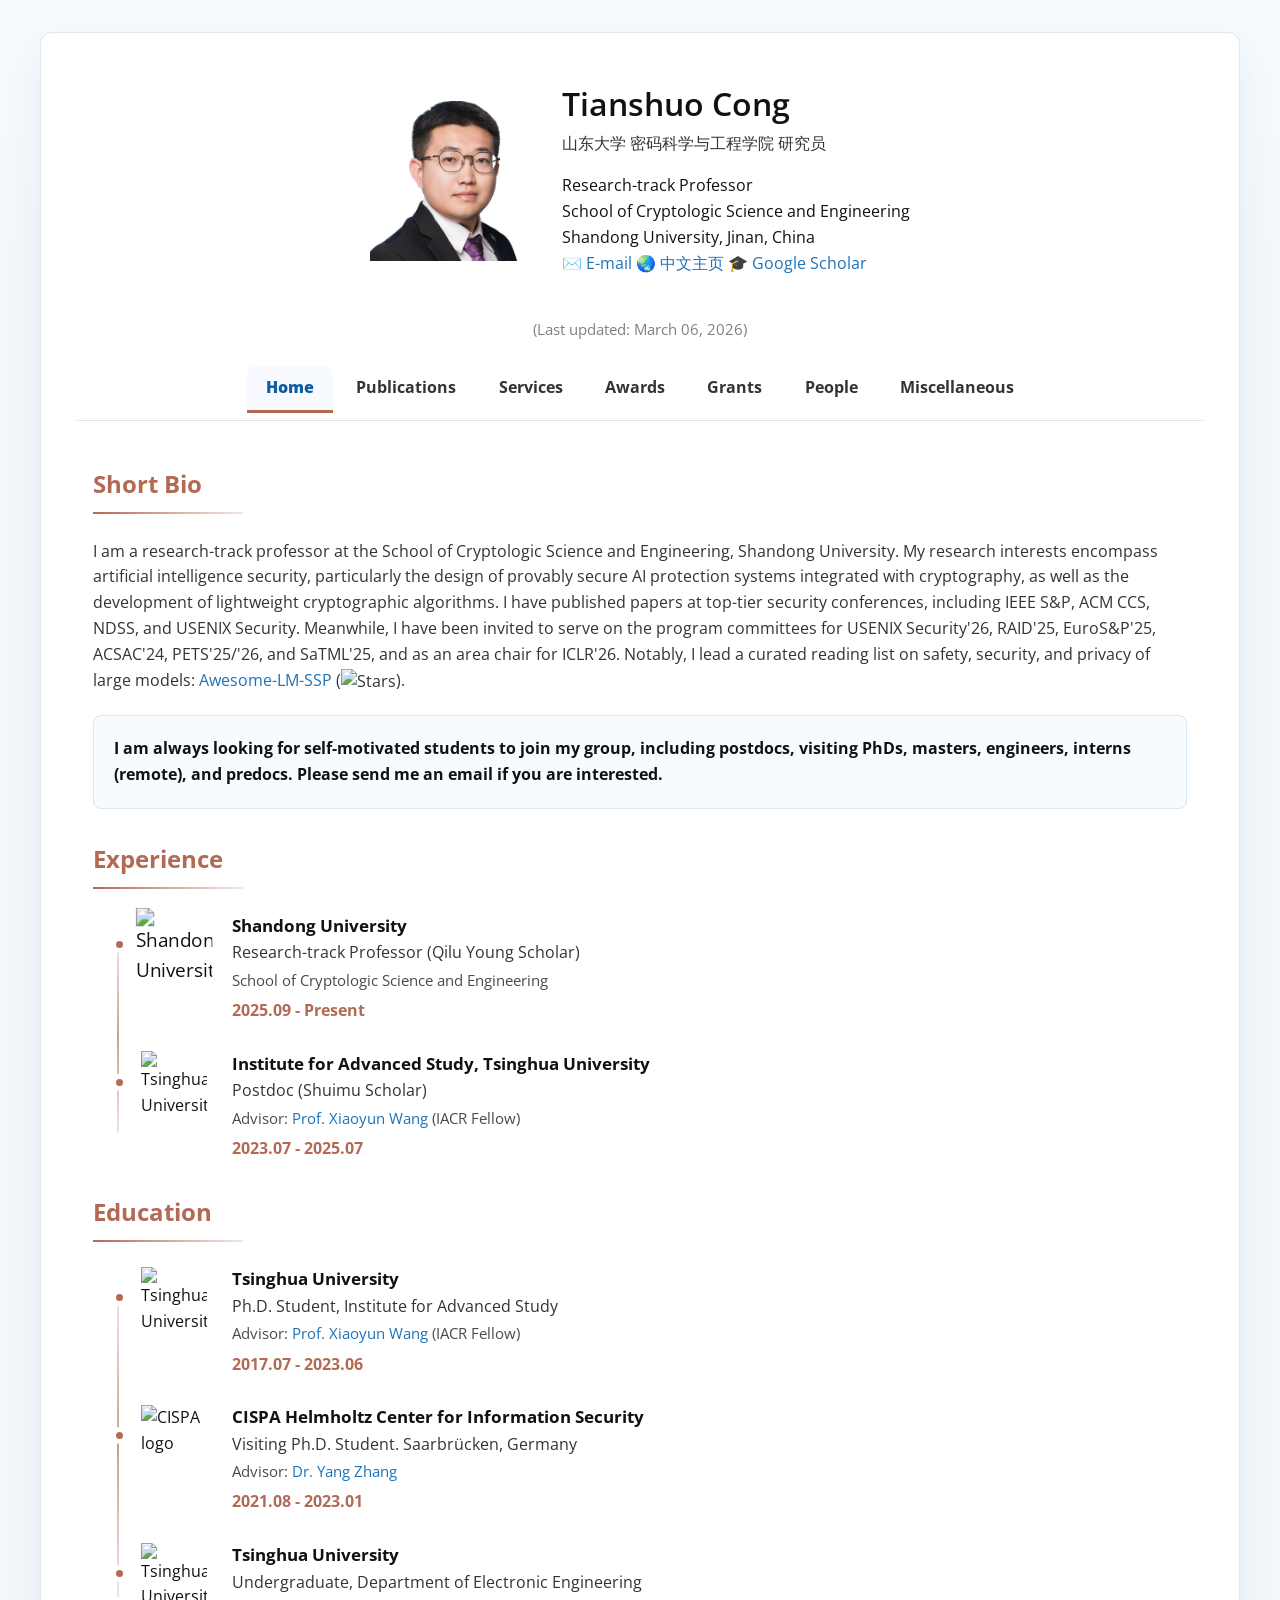
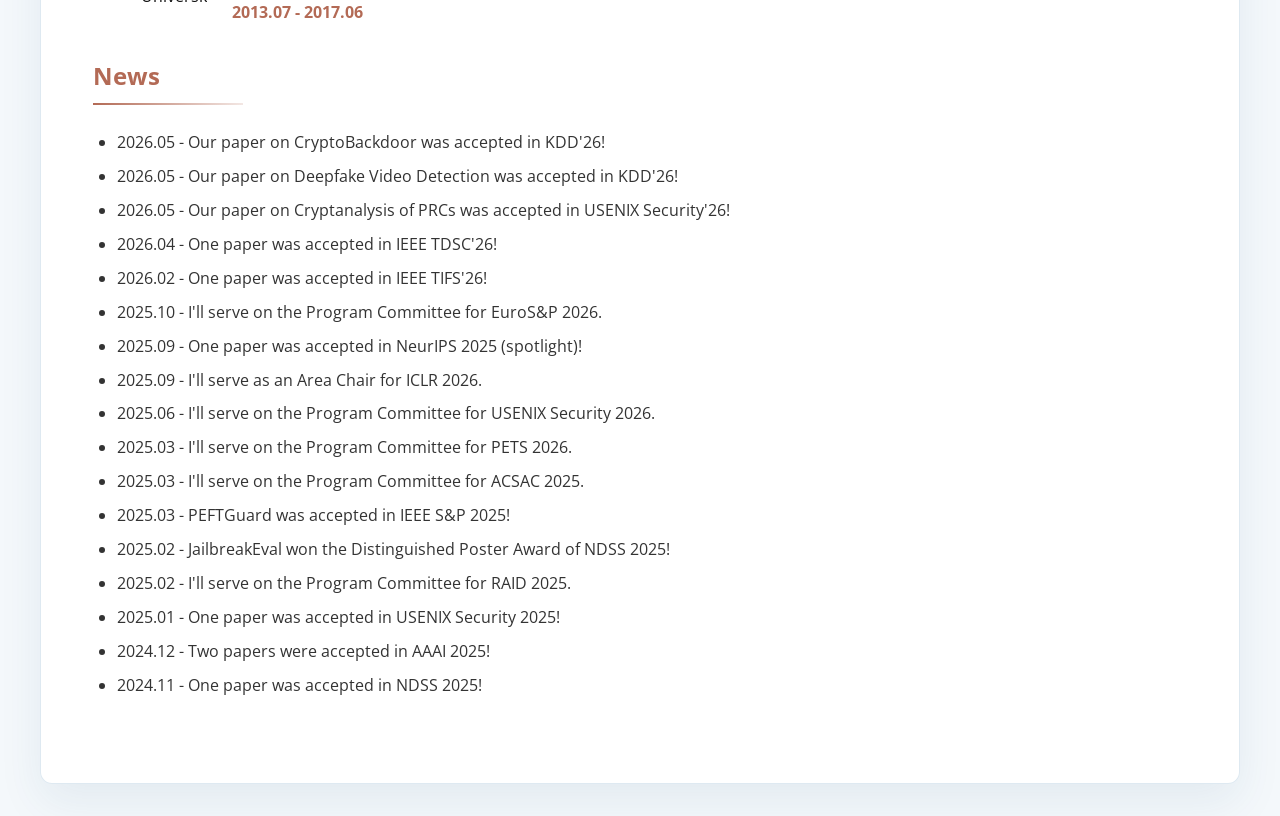
==== commit 7fe7b97d: "Update index.html" ====
--- a/index.html
+++ b/index.html
@@ -6,249 +6,8 @@
   <title>Tianshuo Cong</title>
   <link href="https://cdn.jsdelivr.net/npm/bootstrap@5.3.0/dist/css/bootstrap.min.css" rel="stylesheet">
   <link href="https://fonts.googleapis.com/css2?family=Open+Sans:wght@300;400;600&display=swap" rel="stylesheet">
+  <link href="assets/styles.css?v=20260517-7" rel="stylesheet">
   <script async src="//busuanzi.ibruce.info/busuanzi/2.3/busuanzi.pure.mini.js"></script>
-  <style>
-    body {
-      font-family: 'Open Sans', sans-serif;
-      padding: 2rem 1rem;
-      background-color: #f8f9fa;
-    }
-
-    a {
-      text-decoration: none !important;
-      color: #8B0000;
-      transition: color 0.3s ease;
-    }
-    
-    a:hover {
-      color: #FF4500;
-    }
-    
-    .custom-container {
-      max-width: 1200px;
-      margin: 0 auto;
-      background-color: white;
-      padding: 2rem;
-      border-radius: 10px;
-      box-shadow: 0 0 15px rgba(0,0,0,0.1);
-    }
-    
-    .header-container {
-      display: flex;
-      flex-direction: row;
-      align-items: center;
-      justify-content: center;
-      padding: 1rem 0;
-      gap: 2rem;
-    }
-    
-    .profile-info {
-      text-align: left;
-    }
-    
-    .profile-img {
-      width: 160px;
-      height: 160px;
-      object-fit: cover;
-      border: none;
-      background: none;
-      border-radius: 0;
-      display: block;
-    }
-    
-    .nav-tabs {
-      justify-content: center;
-      border-bottom: 1px solid #dee2e6;
-      margin-top: 1.5rem;
-    }
-    
-    .nav-tabs .nav-link {
-      border: none;
-      color: #495057;
-      padding: 0.5rem 1.5rem;
-      transition: all 0.3s;
-    }
-    
-    .nav-tabs .nav-link:hover {
-      color: #8B0000;
-      background-color: #f8f9fa;
-    }
-    
-    .nav-tabs .nav-link.active {
-      color: #8B0000;
-      background-color: transparent;
-      border-bottom: 3px solid #8B0000;
-      font-weight: bold;
-    }
-    
-    .tab-content {
-      padding: 2rem 0;
-    }
-    
-    .tab-pane {
-      padding: 0 1rem;
-    }
-    
-    ul {
-      padding-left: 1.5rem;
-    }
-    
-    li {
-      margin-bottom: 0.5rem;
-    }
-    
-    h2, h5 {
-      color: #000000;
-      font-weight: 600;
-    }
-    
-    .bg-light-red {
-      background-color: #FFF5F5;
-    }
-    
-    .border-red {
-      border: 1px solid #FFCCCB;
-      border-radius: 5px;
-    }
-    
-    .placeholder-text {
-      color: #6c757d;
-      font-style: normal;
-    }
-
-    .paper-item {
-      display: flex;
-      margin-bottom: 20px;
-    }
-        
-    .conference {
-      width: 150px;
-      font-weight: bold;
-    }
-        
-    .paper-details {
-      flex: 1;
-    }
-
-    .bibtex-box {
-      background: #f8f9fa;
-      border: 1px solid #dee2e6;
-      border-radius: 8px;
-      padding: 12px;
-      font-family: "Courier New", monospace;
-      font-size: 0.92rem;
-      white-space: pre-wrap;
-      word-break: break-word;
-      color: #212529;
-    }
-
-    .recruitment-box {
-      background-color: #f5f5f5;
-      border-radius: 8px;
-      padding: 20px;
-      margin: 20px 0;
-      border: 1px solid #ddd;
-    }
-
-    /* modern solid paper buttons */
-    .paper-links {
-      display: inline-flex;
-      flex-wrap: wrap;
-      gap: 6px;
-      margin-top: 8px;
-    }
-
-    .paper-btn {
-      display: inline-flex;
-      align-items: center;
-      justify-content: center;
-      padding: 0.32rem 0.68rem;
-      border-radius: 8px;
-      font-size: 0.84rem;
-      font-weight: 700;
-      line-height: 1;
-      text-decoration: none !important;
-      border: 1px solid rgba(0,0,0,0.04);
-      box-shadow:
-        inset 0 1px 0 rgba(255,255,255,0.16),
-        0 2px 8px rgba(17,24,39,0.08);
-      transition: all 0.22s ease;
-      color: #ffffff !important;
-      letter-spacing: 0;
-      font-family: "Courier New", "SFMono-Regular", Menlo, Consolas, monospace;
-    }
-
-    .paper-btn:hover {
-      transform: translateY(-1px);
-      box-shadow:
-        inset 0 1px 0 rgba(255,255,255,0.18),
-        0 6px 14px rgba(17,24,39,0.12);
-      filter: brightness(1.03);
-      color: #ffffff !important;
-    }
-
-    .paper-btn:active {
-      transform: translateY(0);
-    }
-
-    .btn-paper {
-      background: #b9893c;
-      border-color: #aa7d35;
-    }
-
-    .btn-pdf {
-      background: #4f7ea8;
-      border-color: #466f94;
-    }
-
-    .btn-code {
-      background: #3f8f84;
-      border-color: #387d74;
-    }
-
-    .btn-bib {
-      background: #766f9f;
-      border-color: #69628d;
-    }
-
-    .btn-doi {
-      background: #c96e57;
-      border-color: #b6614c;
-    }
-
-    .btn-arxiv {
-      background: #b88a2f;
-      border-color: #a67c2a;
-    }
-                    
-    @media (max-width: 768px) {
-      .header-container {
-        flex-direction: column;
-        text-align: center;
-        gap: 1rem;
-      }
-      
-      .profile-info {
-        text-align: center;
-      }
-      
-      body {
-        padding: 1rem;
-      }
-      
-      .custom-container {
-        padding: 1.5rem;
-      }
-      
-      .paper-item {
-        flex-direction: column;
-      }
-            
-      .conference {
-        margin-bottom: 5px;
-      }
-    }
-  </style>
 </head>
 <body>
 <div class="custom-container">
@@ -265,7 +24,7 @@
     </div>
   </div>
 
-  <div align="center" style="font-style: italic; color: gray; font-size: 0.95rem;">
+  <div align="center" style="color: gray; font-size: 0.95rem;">
     (Last updated: March 06, 2026)
   </div>
 
@@ -283,462 +42,31 @@
       <button class="nav-link" id="award-tab" data-bs-toggle="tab" data-bs-target="#award" type="button" role="tab"><b>Awards</b></button>
     </li>
     <li class="nav-item" role="presentation">
+      <button class="nav-link" id="grant-tab" data-bs-toggle="tab" data-bs-target="#grant" type="button" role="tab"><b>Grants</b></button>
+    </li>
+    <li class="nav-item" role="presentation">
+      <button class="nav-link" id="people-tab" data-bs-toggle="tab" data-bs-target="#people" type="button" role="tab"><b>People</b></button>
+    </li>
+    <li class="nav-item" role="presentation">
       <button class="nav-link" id="misc-tab" data-bs-toggle="tab" data-bs-target="#misc" type="button" role="tab"><b>Miscellaneous</b></button>
     </li>
   </ul>
 
   <div class="tab-content mt-3" id="mainTabContent">
 
-    <div class="tab-pane fade show active" id="bio" role="tabpanel">
-      Short Bio
-      <p class="placeholder-text">
-        I am a research-track professor at the School of Cryptologic Science and Engineering, Shandong University.
-        My research interests encompass artificial intelligence security, particularly the design of provably secure AI protection systems integrated with cryptography, as well as the development of lightweight cryptographic algorithms.
-        I have published papers at top-tier security conferences, including IEEE S&P, ACM CCS, NDSS, and USENIX Security.
-        Meanwhile, I have been invited to serve on the program committees for USENIX Security'26, RAID'25, EuroS&P'25, ACSAC'24, PETS'25/'26, and SaTML'25, and as an area chair for ICLR'26.
-        Notably, I lead a curated reading list on safety, security, and privacy of large models: <a href="https://github.com/CryptoAILab/Awesome-LM-SSP">Awesome-LM-SSP</a> (<img alt="Stars" src="https://img.shields.io/github/stars/CryptoAILab/Awesome-LM-SSP">).
-      </p>
+    <div class="tab-pane fade show active" id="bio" role="tabpanel" data-include="sections/home.html"></div>
 
-      <div class="recruitment-box">
-        <strong style="color: blue;">I am always looking for self-motivated students to join my group, including postdocs, visiting PhDs, masters, engineers, interns (remote), and predocs. Please send me an email if you are interested.</strong>
-      </div>
+    <div class="tab-pane fade" id="pub" role="tabpanel" data-include="sections/publications.html"></div>
 
-      Experience
-      <ul>
-        <li class="placeholder-text">2025.09-Now, research-track professor, School of Cryptologic Science and Engineering, Shandong University.</li>
-        <li class="placeholder-text">2023.07-2025.07, Postdoc (Shuimu Scholar), <a href="https://www.ias.tsinghua.edu.cn/">Institute for Advanced Study, Tsinghua University</a>. Advisor: <a href="https://www.ias.tsinghua.edu.cn/en/info/1059/1173.htm">Prof. Xiaoyun Wang</a> (IACR Fellow).</li>
-      </ul>
+    <div class="tab-pane fade" id="service" role="tabpanel" data-include="sections/services.html"></div>
 
-      Education
-      <ul>
-        <li class="placeholder-text">2017.07-2023.06, Ph.D. Student, Institute for Advanced Study, Tsinghua University. Advisor: <a href="https://www.ias.tsinghua.edu.cn/en/info/1059/1173.htm">Prof. Xiaoyun Wang</a> (IACR Fellow).</li>
-        <li class="placeholder-text">2021.08-2023.01, Visiting Ph.D. Student, <a href="https://cispa.de/en">CISPA Helmholtz Center for Information Security</a>, Saarbrücken, Germany. Advisor: <a href="https://yangzhangalmo.github.io/">Dr. Yang Zhang</a>.</li>
-        <li class="placeholder-text">2013.07-2017.06, Undergraduate, <a href="https://www.ee.tsinghua.edu.cn/en/">Department of Electronic Engineering, Tsinghua University</a>.</li>
-      </ul>
+    <div class="tab-pane fade" id="award" role="tabpanel" data-include="sections/awards.html"></div>
 
-      News
-      <ul>
-        <li class="placeholder-text">2026.04 - One paper got accepted in IEEE TDSC!</li>
-        <li class="placeholder-text">2026.02 - One paper got accepted in IEEE TIFS!</li>
-        <li class="placeholder-text">2025.10 - I'll serve on the Program Committee for EuroS&P 2026.</li>
-        <li class="placeholder-text">2025.09 - One paper got accepted in NeurIPS 2025 (spotlight)!</li>
-        <li class="placeholder-text">2025.09 - I'll serve as an Area Chair for ICLR 2026.</li>
-        <li class="placeholder-text">2025.06 - I'll serve on the Program Committee for USENIX Security 2026.</li>
-        <li class="placeholder-text">2025.03 - I'll serve on the Program Committee for PETS 2026.</li>
-        <li class="placeholder-text">2025.03 - I'll serve on the Program Committee for ACSAC 2025.</li>
-        <li class="placeholder-text">2025.03 - PEFTGuard got accepted in IEEE S&P 2025!</li>
-        <li class="placeholder-text">2025.02 - JailbreakEval won the Distinguished Poster Award of NDSS 2025!</li>
-        <li class="placeholder-text">2025.02 - I'll serve on the Program Committee for RAID 2025.</li>
-        <li class="placeholder-text">2025.01 - One paper got accepted in USENIX Security 2025!</li>
-        <li class="placeholder-text">2024.12 - Two papers got accepted in AAAI 2025!</li>
-        <li class="placeholder-text">2024.11 - One paper got accepted in NDSS 2025!</li>
-      </ul>
-    </div>
+    <div class="tab-pane fade" id="grant" role="tabpanel" data-include="sections/grants.html"></div>
 
-    <div class="tab-pane fade" id="pub" role="tabpanel">
-      
-      Preprint
-      <hr>
+    <div class="tab-pane fade" id="people" role="tabpanel" data-include="sections/people.html"></div>
 
-      <div class="paper-item">
-        <div class="conference">eprint'25</div>
-        <div class="paper-details">
-          <b>Cryptanalysis of Pseudorandom Error-Correcting Codes</b>
-          <br> Tianrui Wang, Anyu Wang<sup>†</sup>, <b>Tianshuo Cong</b><sup>†</sup>, Delong Ran, Jinyuan Liu, Xiaoyun Wang
-          <br>
-          <div class="paper-links">
-            <a class="paper-btn btn-paper" href="https://eprint.iacr.org/2025/2283" target="_blank">paper</a>
-            <a class="paper-btn btn-bib" href="javascript:void(0)" onclick="showBibtex('prc-cryptanalysis')">BibTeX</a>
-          </div>
-        </div>
-      </div>
-
-      <div class="paper-item">
-        <div class="conference">arXiv'25</div>
-        <div class="paper-details">
-          <b>From Defender to Devil? Unintended Risk Interactions Induced by LLM Defenses</b>
-          <br> Xiangtao Meng, <b>Tianshuo Cong</b>, Li Wang, Wenyu Chen, Zheng Li, Shanqing Guo, and Xiaoyun Wang
-          <br>
-          <div class="paper-links">
-            <a class="paper-btn btn-arxiv" href="https://arxiv.org/abs/2510.07968" target="_blank">paper</a>
-            <a class="paper-btn btn-bib" href="javascript:void(0)" onclick="showBibtex('defender-to-devil')">BibTeX</a>
-          </div>
-        </div>
-      </div>
-
-      <div class="paper-item">
-        <div class="conference">arXiv'25</div>
-        <div class="paper-details">
-          <b>GRPO Privacy Is at Risk: A Membership Inference Attack Against Reinforcement Learning With Verifiable Rewards</b>
-          <br> Yule Liu, Heyi Zhang, Jinyi Zheng, Zhen Sun, Zifan Peng, <b>Tianshuo Cong</b>, Yilong Yang, Xinlei He, and Zhuo Ma
-          <br>
-          <div class="paper-links">
-            <a class="paper-btn btn-arxiv" href="https://arxiv.org/abs/2511.14045" target="_blank">paper</a>
-            <a class="paper-btn btn-bib" href="javascript:void(0)" onclick="showBibtex('grpo-privacy')">BibTeX</a>
-          </div>
-        </div>
-      </div>
-
-      <div class="paper-item">
-        <div class="conference">arXiv'25</div>
-        <div class="paper-details">
-          <b>Lora-leak: Membership inference attacks against lora fine-tuned language models</b>
-          <br> Delong Ran, Xinlei He, <b>Tianshuo Cong</b><sup>†</sup>, Anyu Wang, Qi Li, and Xiaoyun Wang
-          <br>
-          <div class="paper-links">
-            <a class="paper-btn btn-arxiv" href="https://arxiv.org/abs/2507.18302" target="_blank">paper</a>
-            <a class="paper-btn btn-bib" href="javascript:void(0)" onclick="showBibtex('lora-leak')">BibTeX</a>
-          </div>
-        </div>
-      </div>
-
-      Conference
-      <hr>
-
-      <div class="paper-item">
-        <div class="conference">NeurIPS'25 <br><i><p style="font-weight: normal">(Spotlight)</p></i></div>
-        <div class="paper-details">
-          <b>ErrorTrace: A Black-Box Traceability Mechanism Based on Model Family Error Space</b>
-          <br> Chuanchao Zang, Xiangtao Meng, Wenyu Chen, <b>Tianshuo Cong</b>, Yaxing Zha, Dong Qi, Zheng Li, and Shanqing Guo
-          <br> <a href="https://neurips.cc/Conferences/2025"><i>The 39th Annual Conference on Neural Information Processing Systems, Dec 2-7, 2025.</i></a>
-          <br>
-          <div class="paper-links">
-            <a class="paper-btn btn-doi" href="https://neurips.cc/virtual/2025/loc/san-diego/poster/120038" target="_blank">doi</a>
-            <a class="paper-btn btn-bib" href="javascript:void(0)" onclick="showBibtex('errortrace')">BibTeX</a>
-          </div>
-        </div>
-      </div>
-
-      <div class="paper-item">
-        <div class="conference">S&P'25</div>
-        <div class="paper-details">
-          <b>PEFTGuard: Detecting Backdoor Attacks Against Parameter-Efficient Fine-Tuning</b>
-          <br>Zhen Sun, <b>Tianshuo Cong</b>, Yule Liu, Chenhao Lin, Xinlei He, Rongmao Chen, Xingshuo Han, and Xinyi Huang
-          <br> <a href="https://sp2025.ieee-security.org/"><i>The 46th IEEE Symposium on Security and Privacy. May 12-15, 2025. San Francisco, U.S.A.</i></a>
-          <br>
-          <div class="paper-links">
-            <a class="paper-btn btn-doi" href="https://www.computer.org/csdl/proceedings-article/sp/2025/223600b620/26hiUqOcltC" target="_blank">doi</a>
-            <a class="paper-btn btn-pdf" href="https://tianshuocong.github.io/files/sp25-peftguard.pdf" target="_blank">pdf</a>
-            <a class="paper-btn btn-bib" href="javascript:void(0)" onclick="showBibtex('peftguard')">BibTeX</a>
-          </div>
-        </div>
-      </div>
-
-      <div class="paper-item">
-        <div class="conference">USENIX Sec'25</div>
-        <div class="paper-details">
-          <b>From Purity to Peril: Backdooring Merged Models From “Harmless” Benign Components</b>
-          <br>Lijin Wang, Jingjing Wang, <b>Tianshuo Cong</b><sup>†</sup>, Xinlei He<sup>†</sup>, Zhan Qin, and Xinyi Huang
-          <br> <a href="https://www.usenix.org/conference/usenixsecurity25"><i>The 34th USENIX Security Symposium, August 13-15, 2025.</i></a>
-          <br>
-          <div class="paper-links">
-            <a class="paper-btn btn-doi" href="https://www.usenix.org/conference/usenixsecurity25/presentation/wang-lijin" target="_blank">doi</a>
-            <a class="paper-btn btn-pdf" href="https://tianshuocong.github.io/files/usenix25-mergebackdoor.pdf" target="_blank">pdf</a>
-            <a class="paper-btn btn-bib" href="javascript:void(0)" onclick="showBibtex('mergebackdoor')">BibTeX</a>
-          </div>
-          <br><span style="color:rgb(46, 139, 87)">Artifact Badges: Available, Functional, Reproduced</span>
-        </div>
-      </div>
-
-      <div class="paper-item">
-        <div class="conference">NDSS'25</div>
-        <div class="paper-details">
-          <b>Safety Misalignment Against Large Language Models</b>
-          <br>Yichen Gong, Delong Ran, Xinlei He, <b>Tianshuo Cong</b><sup>†</sup>, Anyu Wang<sup>†</sup>, and Xiaoyun Wang
-          <br> <a href="https://www.ndss-symposium.org/ndss2025/"><i>The Network and Distributed System Security (NDSS) Symposium, February 24-28, 2025.</i></a>
-          <br>
-          <div class="paper-links">
-            <a class="paper-btn btn-doi" href="https://www.ndss-symposium.org/ndss-paper/safety-misalignment-against-large-language-models/" target="_blank">doi</a>
-            <a class="paper-btn btn-pdf" href="https://tianshuocong.github.io/files/ndss25-misalignment.pdf" target="_blank">pdf</a>
-            <a class="paper-btn btn-code" href="https://github.com/CryptoAILab/misalignment" target="_blank">code</a>
-            <a class="paper-btn btn-bib" href="javascript:void(0)" onclick="showBibtex('misalignment')">BibTeX</a>
-          </div>
-          <br><span style="color:rgb(46, 139, 87)">Artifact Badges: Available, Functional, Reproduced</span>
-        </div>
-      </div>
-
-      <div class="paper-item">
-        <div class="conference">NDSS'25 <br><i><p style="font-weight: normal">(Poster)</p></i></div>
-        <div class="paper-details">
-          <b>JailbreakEval: An Integrated Safety Evaluator Toolkit for Assessing Jailbreaks Against Large Language Models</b>
-          <br>Delong Ran, Jinyuan Liu, Yichen Gong, Jingyi Zheng, Xinlei He, <b>Tianshuo Cong</b><sup>†</sup>, and Anyu Wang
-          <br> <a href="https://www.ndss-symposium.org/ndss2025/"><i>The Network and Distributed System Security (NDSS) Symposium, February 24-28, 2025.</i></a>
-          <br>
-          <div class="paper-links">
-            <a class="paper-btn btn-doi" href="https://www.ndss-symposium.org/wp-content/uploads/2025-poster-19.pdf" target="_blank">doi</a>
-            <a class="paper-btn btn-arxiv" href="https://arxiv.org/abs/2406.09321" target="_blank">arXiv</a>
-            <a class="paper-btn btn-code" href="https://github.com/CryptoAILab/JailbreakEval" target="_blank">code</a>
-            <a class="paper-btn btn-bib" href="javascript:void(0)" onclick="showBibtex('jailbreakeval')">BibTeX</a>
-          </div>
-          <img alt="Stars" src="https://img.shields.io/github/stars/CryptoAILab/JailbreakEval">
-          <br> <span style="color:red">Distinguished Poster Award</span>
-        </div>
-      </div>
-
-      <div class="paper-item">
-        <div class="conference">AAAI'25 <br><i><p style="font-weight: normal">(Oral)</p></i></div>
-        <div class="paper-details">
-          <b>FigStep: Jailbreaking Large Vision-Language Models via Typographic Visual Prompts</b>
-          <br>Yichen Gong, Delong Ran, Jinyuan Liu, Conglei Wang, <b>Tianshuo Cong</b><sup>†</sup>, Anyu Wang<sup>†</sup>, Sisi Duan, and Xiaoyun Wang
-          <br> <a href="https://aaai.org/conference/aaai/aaai-25/"><i>The 39th Annual AAAI Conference on Artificial Intelligence. February 25-March 4, 2025. Philadelphia, Pennsylvania, USA</i></a>
-          <br>
-          <div class="paper-links">
-            <a class="paper-btn btn-doi" href="https://dl.acm.org/doi/10.1609/aaai.v39i22.34568" target="_blank">doi</a>
-            <a class="paper-btn btn-arxiv" href="https://arxiv.org/abs/2311.05608" target="_blank">arXiv</a>
-            <a class="paper-btn btn-code" href="https://github.com/CryptoAILab/FigStep" target="_blank">code</a>
-            <a class="paper-btn btn-pdf" href="https://tianshuocong.github.io/files/aaai25-figstep.pdf" target="_blank">pdf</a>
-            <a class="paper-btn btn-bib" href="javascript:void(0)" onclick="showBibtex('figstep')">BibTeX</a>
-          </div>
-          <img alt="Stars" src="https://img.shields.io/github/stars/CryptoAILab/FigStep">
-        </div>
-      </div>
-
-      <div class="paper-item">
-        <div class="conference">AAAI'25</div>
-        <div class="paper-details">
-          <b>CL-Attack: Textual Backdoor Attacks via Cross-Lingual Triggers</b>
-          <br>Jingyi Zheng, Tianyi Hu, <b>Tianshuo Cong</b>, and Xinlei He
-          <br> <a href="https://aaai.org/conference/aaai/aaai-25/"><i>The 39th Annual AAAI Conference on Artificial Intelligence. February 25-March 4, 2025. Philadelphia, Pennsylvania, USA</i></a>
-          <br>
-          <div class="paper-links">
-            <a class="paper-btn btn-doi" href="https://dl.acm.org/doi/10.1609/aaai.v39i25.34842" target="_blank">doi</a>
-            <a class="paper-btn btn-arxiv" href="https://arxiv.org/abs/2412.19037" target="_blank">arXiv</a>
-            <a class="paper-btn btn-code" href="https://github.com/TenneyHu/CrossLingualAttack" target="_blank">code</a>
-            <a class="paper-btn btn-pdf" href="https://tianshuocong.github.io/files/aaai25-cl-attack.pdf" target="_blank">pdf</a>
-            <a class="paper-btn btn-bib" href="javascript:void(0)" onclick="showBibtex('cl-attack')">BibTeX</a>
-          </div>
-        </div>
-      </div>
-
-      <div class="paper-item">
-        <div class="conference">ACL'25<br><i><p style="font-weight: normal">(Findings)</p></i></div>
-        <div class="paper-details">
-          <b>Beyond the Tip of Efficiency: Uncovering the Submerged Threats of Jailbreak Attacks in Small Language Models</b>
-          <br>Sibo Yi, <b>Tianshuo Cong</b>, Xinlei He, Qi Li, and Jiaxing Song
-          <br> <a href="https://2025.aclweb.org/"><i>The 63rd Annual Meeting of the Association for Computational Linguistics. July 27-August 1, 2025. Vienna, Austria.</i></a>
-          <br>
-          <div class="paper-links">
-            <a class="paper-btn btn-doi" href="https://aclanthology.org/2025.findings-acl.885.pdf" target="_blank">doi</a>
-            <a class="paper-btn btn-arxiv" href="https://arxiv.org/abs/2502.19883" target="_blank">arXiv</a>
-            <a class="paper-btn btn-bib" href="javascript:void(0)" onclick="showBibtex('acl25-smalllm-jailbreak')">BibTeX</a>
-          </div>
-        </div>
-      </div>
-
-      <div class="paper-item">
-        <div class="conference">LAMPS@CCS'24</div>
-        <div class="paper-details">
-          <b>Have You Merged My Model? On The Robustness of Large Language Model IP Protection Methods Against Model Merging</b>
-          <br><b>Tianshuo Cong</b>, Delong Ran, Zesen Liu, Xinlei He, Jinyuan Liu, Yichen Gong, Qi Li, Anyu Wang, and Xiaoyun Wang
-          <br> <a href="https://lamps-ccs.com/"><i>The 1st ACM Workshop of Large AI Systems and Models with Privacy and Safety Analysis, October 14, 2024.</i></a>
-          <br>
-          <div class="paper-links">
-            <a class="paper-btn btn-doi" href="https://dl.acm.org/doi/10.1145/3689217.3690614" target="_blank">doi</a>
-            <a class="paper-btn btn-arxiv" href="https://arxiv.org/abs/2404.05188" target="_blank">arXiv</a>
-            <a class="paper-btn btn-code" href="https://github.com/CryptoAILab/MergeGuard" target="_blank">code</a>
-            <a class="paper-btn btn-bib" href="javascript:void(0)" onclick="showBibtex('mergeguard')">BibTeX</a>
-          </div>
-          <br> <span style="color:red">Best Paper Award</span>
-        </div>
-      </div>
-
-      <div class="paper-item">
-        <div class="conference">S&P'24</div>
-        <div class="paper-details">
-          <b>Test-time Poisoning Attacks Against Test-time Adaptation Models</b>
-          <br><b>Tianshuo Cong</b>, Xinlei He, Yun Shen, and Yang Zhang
-          <br> <a href="https://sp2024.ieee-security.org/"><i>The 45th IEEE Symposium on Security and Privacy. May 20-23, 2024. San Francisco, U.S.A.</i></a>
-          <br>
-          <div class="paper-links">
-            <a class="paper-btn btn-doi" href="https://www.computer.org/csdl/proceedings-article/sp/2024/313000a072/1RjEaHVnA64" target="_blank">doi</a>
-            <a class="paper-btn btn-arxiv" href="https://arxiv.org/abs/2308.08505" target="_blank">arXiv</a>
-            <a class="paper-btn btn-pdf" href="https://tianshuocong.github.io/files/sp24-tepa.pdf" target="_blank">pdf</a>
-            <a class="paper-btn btn-code" href="https://github.com/tianshuocong/TePA" target="_blank">code</a>
-            <a class="paper-btn btn-bib" href="javascript:void(0)" onclick="showBibtex('tepa')">BibTeX</a>
-          </div>
-        </div>
-      </div>
-
-      <div class="paper-item">
-        <div class="conference">CCS'22</div>
-        <div class="paper-details">
-          <b>SSLGuard: A Watermarking Scheme for Self-supervised Learning Pre-trained Encoders</b>
-          <br><b>Tianshuo Cong</b>, Xinlei He, and Yang Zhang
-          <br> <a href="https://www.sigsac.org/ccs/CCS2022/"><i>The ACM Conference on Computer and Communications Security, November 7-11, 2022.</i></a>
-          <br>
-          <div class="paper-links">
-            <a class="paper-btn btn-doi" href="https://dl.acm.org/doi/10.1145/3548606.3559355" target="_blank">doi</a>
-            <a class="paper-btn btn-arxiv" href="https://arxiv.org/abs/2201.11692" target="_blank">arXiv</a>
-            <a class="paper-btn btn-pdf" href="https://tianshuocong.github.io/files/ccs22-sslguard.pdf" target="_blank">pdf</a>
-            <a class="paper-btn btn-code" href="https://github.com/tianshuocong/SSLGuard" target="_blank">code</a>
-            <a class="paper-btn btn-bib" href="javascript:void(0)" onclick="showBibtex('sslguard')">BibTeX</a>
-          </div>
-        </div>
-      </div>
-
-      Journal
-      <hr>
-
-      <div class="paper-item">
-        <div class="conference">TIFS'26</div>
-        <div class="paper-details">
-          <b>Robustness Over Time: Understanding Adversarial Examples’ Effectiveness on Longitudinal Versions of Large Language Models</b>
-          <br>Yugeng Liu, <b>Tianshuo Cong</b><sup>†</sup>, Zhengyu Zhao, Michael Backes, Yun Shen, Yang Zhang
-          <br> <i>IEEE Transactions on Information Forensics & Security (TIFS).</i>
-          <br>
-          <div class="paper-links">
-            <a class="paper-btn btn-doi" href="https://ieeexplore.ieee.org/abstract/document/11426969" target="_blank">doi</a>
-            <a class="paper-btn btn-arxiv" href="https://arxiv.org/abs/2308.07847" target="_blank">arXiv</a>
-            <a class="paper-btn btn-pdf" href="https://tianshuocong.github.io/files/tifs26-overtime.pdf" target="_blank">pdf</a>
-            <a class="paper-btn btn-bib" href="javascript:void(0)" onclick="showBibtex('overtime')">BibTeX</a>
-          </div>
-        </div>
-      </div>
-
-
-      <div class="paper-item">
-        <div class="conference">TDSC'26</div>
-        <div class="paper-details">
-          <b>Covert Knowledge Poisoning Attacks in Retrieval-Augmented Code Generation</b>
-          <br>Yu Zhang, Mian Chen, Xinlei He, <b>Tianshuo Cong</b>, Ke Xu, Qi Li
-          <br> <i>IEEE Transactions on Dependable and Secure Computing (TDSC).</i>
-        </div>
-      </div>
-
-      <div class="paper-item">
-        <div class="conference">密码学报</div>
-        <div class="paper-details">
-          <b>分组密码算法FESH (On The Design of Block Cipher FESH)</b>
-          <br>贾珂婷, 董晓阳, 魏淙洺, 李铮, 周海波, <b>丛天硕</b>
-          <br> <i>Journal Of Cryptologic Research, 2019, 6(6): 713-726.</i>
-          <br>
-          <div class="paper-links">
-            <a class="paper-btn btn-pdf" href="http://tianshuocong.github.io/files/FESH.pdf" target="_blank">pdf</a>
-            <a class="paper-btn btn-bib" href="javascript:void(0)" onclick="showBibtex('fesh')">BibTeX</a>
-          </div>
-          <br><span style="color:red">全国密码算法设计竞赛(分组算法)二等奖</span>
-        </div>
-      </div>
-
-      Patents
-      <hr>
-      <ul>
-        <li class="placeholder-text">
-          新型分组密码算法轮函数的构造方式
-          <br>贾珂婷, 董晓阳, 魏淙洺, <b>丛天硕</b>
-          <br>CN201910546990.1
-        </li>
-      </ul>
-    </div>
-
-    <div class="tab-pane fade" id="award" role="tabpanel">
-      <h5 class="mt-3">Awards and Honors</h5>
-      <ul>
-        <li class="placeholder-text">Qilu Young Scholar of Shandong University (山东大学齐鲁青年学者)</li>
-        <li class="placeholder-text"><a href="https://kdd2025.kdd.org/research-track-program-committee/">KDD 2025 Excellent Reviewer</a></li>
-        <li class="placeholder-text"><a href="https://iclr.cc/Conferences/2025/Reviewers">ICLR 2025 Notable Reviewer</a></li>
-        <li class="placeholder-text"><a href="https://www.ndss-symposium.org/ndss2025/">NDSS 2025 Distinguished Poster Award</a></li>
-        <li class="placeholder-text">LAMPS@CCS 2024 Best Paper Award</li>
-        <li class="placeholder-text">Shuimu Tsinghua Scholar (清华大学水木学者)</li>
-        <li class="placeholder-text">2023 CACR Outstanding Doctoral Dissertation Award (2023年中国密码学会优秀博士论文)</li>
-        <li class="placeholder-text">2nd Prize in Block Cipher Track, National Cryptographic Algorithm Design Competition, 2021 (全国密码算法设计竞赛(分组算法)二等奖)</li>
-      </ul>
-      
-      <h5 class="mt-4">Grants</h5>
-      <ul>
-        <li class="placeholder-text">国家自然科学基金青年基金项目(C类), 30万, 主持</li>
-        <li class="placeholder-text">国家重点研发计划《对称密码自动化分析设计》, 395万, 课题骨干</li>
-      </ul>
-    </div>
-
-    <div class="tab-pane fade" id="service" role="tabpanel">
-      Area Chair
-      <ul>
-        <li class="placeholder-text">ICLR 2026</li>
-      </ul>
-
-      TPC Member / Reviewer
-      <ul>
-        <li class="placeholder-text">USENIX Security 2026</li>
-        <li class="placeholder-text">EuroS&P 2025, 2026</li>
-        <li class="placeholder-text">ACSAC 2024, 2025</li>
-        <li class="placeholder-text">RAID 2025</li>
-        <li class="placeholder-text">PETS 2025, 2026</li>
-        <li class="placeholder-text">SaTML 2025</li>
-        <li class="placeholder-text">Inscrypt 2025</li>
-        <li class="placeholder-text">IWQoS 2025</li>
-        <li class="placeholder-text">ICML 2025</li>
-        <li class="placeholder-text">NeurIPS 2024, 2025</li>
-        <li class="placeholder-text">ICLR 2025(🎖️)</li>
-        <li class="placeholder-text">CVPR 2024, 2025</li>
-        <li class="placeholder-text">AAAI 2025</li>
-        <li class="placeholder-text">KDD 2025(🎖️)</li>
-        <li class="placeholder-text">MM 2024</li>
-        <li class="placeholder-text">ACL 2024</li>
-        <li class="placeholder-text">ECCV 2024</li>
-        <li class="placeholder-text">AISTATS 2025</li>
-      </ul>
-
-      Journal Reviewer
-      <ul>
-        <li class="placeholder-text">IEEE Transactions on Information Forensics and Security (TIFS)</li>
-        <li class="placeholder-text">IEEE Transactions on Dependable and Secure Computing (TDSC)</li>
-        <li class="placeholder-text">IEEE Transactions on Neural Networks and Learning Systems (TNNLS)</li>
-        <li class="placeholder-text">ACM Transactions on Privacy and Security (TOPS)</li>
-        <li class="placeholder-text">ACM Transactions on Knowledge Discovery from Data (TKDD)</li>
-        <li class="placeholder-text">《信息安全学报》(Journal of Cyber Security)</li>
-      </ul>
-
-      Session Chair
-      <ul>
-        <li class="placeholder-text">NDSS 2025 (Session 3D: AI Safety)</li>
-      </ul>
-
-      国内兼职
-      <ul>
-        <li class="placeholder-text">CCF网络与系统安全专业委员会 执行委员</li>
-      </ul>
-    </div>
-
-    <div class="tab-pane fade" id="misc" role="tabpanel">
-      Resources
-      <ul>
-        <li class="placeholder-text">A curated reading list on safety, security, and privacy of large models: <a href="https://github.com/CryptoAILab/lm-ssp">Awesome-LM-SSP</a></li>
-        <li class="placeholder-text"><a href="https://sec-deadlines.github.io/">Security and Privacy Conference Deadlines</a></li>
-        <li class="placeholder-text"><a href="https://aideadlin.es/?sub=ML,CV,NLP">AI Conference Deadlines</a></li>
-        <li class="placeholder-text"><a href="http://jianying.space/conference-ranking.html">Top Crypto and Security Conferences Ranking</a></li>
-      </ul>
-
-      Teaching
-      <ul>
-        <li class="placeholder-text">Lecturer of the tutorial on "Safety, Security, and Privacy of Foundation Models" at <a href="https://wifs2024.uniroma3.it/?page_id=780">IEEE WIFS 2024</a>, Rome, Italy (In English, ~4 hours).</li>
-        <li class="placeholder-text">Teaching Assistant of the graduate course "Advanced Numerical Analysis", Fall 2019, Tsinghua University.</li>
-        <li class="placeholder-text">Teaching Assistant of the undergraduate course "Introduction to Information Science and Technology", Spring 2018, Tsinghua University.</li>
-      </ul>
-
-      Talks
-      <ul>
-        <li class="placeholder-text">2026.03.06, AI Learning at Lenovo (ALL), 北京</li>
-        <li class="placeholder-text">2025.11.23, 中国密码学会2025年大数据与人工智能安全青年论坛, 陕西西安</li>
-        <li class="placeholder-text">2025.08.01, 2025年密码测评理论与关键技术前沿论坛, 中国密码学会密码测评专委会, 山东济南</li>
-        <li class="placeholder-text">2025.05.29, 清华大学基础模型2025学术年会, 大模型安全分论坛, 北京</li>
-        <li class="placeholder-text">2025.04.23, Physical Attack And Design Attestation (PANDS) 2025, 纽创信安, 北京</li>
-        <li class="placeholder-text">2025.04.11, 空间信息系统安全前沿科技大会, 江苏无锡</li>
-        <li class="placeholder-text">2024.03.29, OPPO-ACM-IEEE暨第四届泛终端安全技术论坛, 陕西西安</li>
-      </ul>
-
-      My Cats
-      <ul>
-        <li class="placeholder-text">Tom (Birthday: 2022.07.11, INFJ)
-          <br><img src="img/tom1.jpg" height="150"><img src="img/tom2.png" height="150"><img src="img/tom3.jpg" height="150">
-        </li>
-        <li class="placeholder-text">Tangtang (Birthday: 2019.03.21, ISTP)
-          <br><img src="img/tang1.jpg" height="150"><img src="img/tang2.png" height="150">
-        </li>
-      </ul>
-      
-      <span id="busuanzi_container_site_pv">Visitors: <span id="busuanzi_value_site_pv"></span></span>
-    </div>
+    <div class="tab-pane fade" id="misc" role="tabpanel" data-include="sections/miscellaneous.html"></div>
     
   </div>
 </div>
@@ -761,208 +89,7 @@
   </div>
 </div>
 
-<script>
-  const bibtexData = {
-    "prc-cryptanalysis": `@article{wang2025cryptanalysis,
-  title={Cryptanalysis of Pseudorandom Error-Correcting Codes},
-  author={Wang, Tianrui and Wang, Anyu and Cong, Tianshuo and Ran, Delong and Liu, Jinyuan and Wang, Xiaoyun},
-  journal={Cryptology ePrint Archive},
-  year={2025}
-}`,
-
-    "defender-to-devil": `@article{meng2025defender,
-  title={From Defender to Devil? Unintended Risk Interactions Induced by LLM Defenses},
-  author={Meng, Xiangtao and Cong, Tianshuo and Wang, Li and Chen, Wenyu and Li, Zheng and Guo, Shanqing and Wang, Xiaoyun},
-  journal={arXiv preprint arXiv:2510.07968},
-  year={2025}
-}`,
-
-    "grpo-privacy": `@article{liu2025grpo,
-  title={GRPO Privacy Is at Risk: A Membership Inference Attack Against Reinforcement Learning With Verifiable Rewards},
-  author={Liu, Yule and Zhang, Heyi and Zheng, Jinyi and Sun, Zhen and Peng, Zifan and Cong, Tianshuo and Yang, Yilong and He, Xinlei and Ma, Zhuo},
-  journal={arXiv preprint arXiv:2511.14045},
-  year={2025}
-}`,
-
-    "lora-leak": `@article{ran2025lora,
-  title={Lora-leak: Membership inference attacks against lora fine-tuned language models},
-  author={Ran, Delong and He, Xinlei and Cong, Tianshuo and Wang, Anyu and Li, Qi and Wang, Xiaoyun},
-  journal={arXiv preprint arXiv:2507.18302},
-  year={2025}
-}`,
-
-    "errortrace": `@inproceedings{zangerrortrace,
-  title={ErrorTrace: A Black-Box Traceability Mechanism Based on Model Family Error Space},
-  author={Zang, Chuanchao and Meng, Xiangtao and Chen, Wenyu and Cong, Tianshuo and Yaxing, Zha and Qi, Dong and Li, Zheng and Guo, Shanqing},
-  booktitle={The Thirty-ninth Annual Conference on Neural Information Processing Systems}
-}`,
-
-    "peftguard": `@inproceedings{DBLP:conf/sp/0001CLL0CH025,
-  author       = {Zhen Sun and
-                  Tianshuo Cong and
-                  Yule Liu and
-                  Chenhao Lin and
-                  Xinlei He and
-                  Rongmao Chen and
-                  Xingshuo Han and
-                  Xinyi Huang},
-  editor       = {Marina Blanton and
-                  William Enck and
-                  Cristina Nita{-}Rotaru},
-  title        = {PEFTGuard: Detecting Backdoor Attacks Against Parameter-Efficient
-                  Fine-Tuning},
-  booktitle    = {{IEEE} Symposium on Security and Privacy, {SP} 2025, San Francisco,
-                  CA, USA, May 12-15, 2025},
-  pages        = {1713--1731},
-  publisher    = {{IEEE}},
-  year         = {2025},
-  url          = {https://doi.org/10.1109/SP61157.2025.00161},
-  doi          = {10.1109/SP61157.2025.00161},
-  timestamp    = {Fri, 04 Jul 2025 15:34:07 +0200},
-  biburl       = {https://dblp.org/rec/conf/sp/0001CLL0CH025.bib},
-  bibsource    = {dblp computer science bibliography, https://dblp.org}
-}`,
-
-    "mergebackdoor": `@inproceedings{DBLP:conf/uss/WangWC0Q025,
-  author       = {Lijin Wang and
-                  Jingjing Wang and
-                  Tianshuo Cong and
-                  Xinlei He and
-                  Zhan Qin and
-                  Xinyi Huang},
-  editor       = {Lujo Bauer and
-                  Giancarlo Pellegrino},
-  title        = {From Purity to Peril: Backdooring Merged Models From "Harmless" Benign
-                  Components},
-  booktitle    = {34th {USENIX} Security Symposium, {USENIX} Security 2025, Seattle,
-                  WA, USA, August 13-15, 2025},
-  pages        = {6339--6358},
-  publisher    = {{USENIX} Association},
-  year         = {2025},
-  url          = {https://www.usenix.org/conference/usenixsecurity25/presentation/wang-lijin},
-  timestamp    = {Fri, 31 Oct 2025 16:17:35 +0100},
-  biburl       = {https://dblp.org/rec/conf/uss/WangWC0Q025.bib},
-  bibsource    = {dblp computer science bibliography, https://dblp.org}
-}`,
-
-    "misalignment": `@inproceedings{DBLP:conf/ndss/GongR0C0025,
-  author       = {Yichen Gong and
-                  Delong Ran and
-                  Xinlei He and
-                  Tianshuo Cong and
-                  Anyu Wang and
-                  Xiaoyun Wang},
-  title        = {Safety Misalignment Against Large Language Models},
-  booktitle    = {32nd Annual Network and Distributed System Security Symposium, {NDSS}
-                  2025, San Diego, California, USA, February 24-28, 2025},
-  publisher    = {The Internet Society},
-  year         = {2025},
-  url          = {https://www.ndss-symposium.org/ndss-paper/safety-misalignment-against-large-language-models/},
-  timestamp    = {Wed, 19 Mar 2025 15:12:36 +0100},
-  biburl       = {https://dblp.org/rec/conf/ndss/GongR0C0025.bib},
-  bibsource    = {dblp computer science bibliography, https://dblp.org}
-}`,
-
-    "jailbreakeval": `@article{ran2024jailbreakeval,
-  title={Jailbreakeval: An integrated toolkit for evaluating jailbreak attempts against large language models},
-  author={Ran, Delong and Liu, Jinyuan and Gong, Yichen and Zheng, Jingyi and He, Xinlei and Cong, Tianshuo and Wang, Anyu},
-  journal={arXiv preprint arXiv:2406.09321},
-  year={2024}
-}`,
-
-    "figstep": `@inproceedings{gong2025figstep,
-  title={Figstep: Jailbreaking large vision-language models via typographic visual prompts},
-  author={Gong, Yichen and Ran, Delong and Liu, Jinyuan and Wang, Conglei and Cong, Tianshuo and Wang, Anyu and Duan, Sisi and Wang, Xiaoyun},
-  booktitle={Proceedings of the AAAI Conference on Artificial Intelligence},
-  volume={39},
-  number={22},
-  pages={23951--23959},
-  year={2025}
-}`,
-
-    "cl-attack": `@inproceedings{zheng2025cl,
-  title={Cl-attack: Textual backdoor attacks via cross-lingual triggers},
-  author={Zheng, Jingyi and Hu, Tianyi and Cong, Tianshuo and He, Xinlei},
-  booktitle={Proceedings of the AAAI Conference on Artificial Intelligence},
-  volume={39},
-  number={25},
-  pages={26427--26435},
-  year={2025}
-}`,
-
-    "acl25-smalllm-jailbreak": `@inproceedings{yi2025beyond,
-  title={Beyond the Tip of Efficiency: Uncovering the Submerged Threats of Jailbreak Attacks in Small Language Models},
-  author={Yi, Sibo and Cong, Tianshuo and He, Xinlei and Li, Qi and Song, Jiaxing},
-  booktitle={Findings of the Association for Computational Linguistics: ACL 2025},
-  pages={17221--17234},
-  year={2025}
-}`,
-
-    "mergeguard": `@inproceedings{cong2023have,
-  title={Have you merged my model? on the robustness of large language model ip protection methods against model merging},
-  author={Cong, Tianshuo and Ran, Delong and Liu, Zesen and He, Xinlei and Liu, Jinyuan and Gong, Yichen and Li, Qi and Wang, Anyu and Wang, Xiaoyun},
-  booktitle={Proceedings of the 1st ACM Workshop on Large AI Systems and Models with Privacy and Safety Analysis},
-  pages={69--76},
-  year={2023}
-}`,
-
-    "tepa": `@inproceedings{cong2024test,
-  title={Test-time poisoning attacks against test-time adaptation models},
-  author={Cong, Tianshuo and He, Xinlei and Shen, Yun and Zhang, Yang},
-  booktitle={2024 IEEE Symposium on Security and Privacy (SP)},
-  pages={1306--1324},
-  year={2024},
-  organization={IEEE}
-}`,
-
-    "sslguard": `@inproceedings{cong2022sslguard,
-  title={Sslguard: A watermarking scheme for self-supervised learning pre-trained encoders},
-  author={Cong, Tianshuo and He, Xinlei and Zhang, Yang},
-  booktitle={Proceedings of the 2022 ACM SIGSAC Conference on Computer and Communications Security},
-  pages={579--593},
-  year={2022}
-}`,
-
-    "overtime": `@article{11426969,
-  author={Liu, Yugeng and Cong, Tianshuo and Zhao, Zhengyu and Backes, Michael and Shen, Yun and Zhang, Yang},
-  journal={IEEE Transactions on Information Forensics and Security}, 
-  title={Robustness Over Time: Understanding Adversarial Examples’ Effectiveness on Longitudinal Versions of Large Language Models}, 
-  year={2026},
-  volume={21},
-  number={},
-  pages={3436-3449},
-  keywords={Robustness;Few shot learning;Zero shot learning;Electronic mail;Taxonomy;Large language models;Analytical models;Translation;Roads;Resilience;Robustness;large language model;adversarial examples;jailbreak;hallucination},
-  doi={10.1109/TIFS.2026.3672386}}
-`,
-
-    "fesh": `@article{jia2019fesh,
-  title={分组密码算法FESH (On The Design of Block Cipher FESH)},
-  author={贾珂婷 and 董晓阳 and 魏淙洺 and 李铮 and 周海波 and 丛天硕},
-  journal={密码学报},
-  volume={6},
-  number={6},
-  pages={713--726},
-  year={2019}
-}`
-  };
-
-  function showBibtex(key) {
-    const content = bibtexData[key] || "BibTeX not available yet.";
-    document.getElementById("bibtexContent").textContent = content;
-    const modal = new bootstrap.Modal(document.getElementById("bibtexModal"));
-    modal.show();
-  }
-
-  function copyBibtex() {
-    const text = document.getElementById("bibtexContent").textContent;
-    navigator.clipboard.writeText(text).then(() => {
-      alert("BibTeX copied to clipboard!");
-    }).catch(() => {
-      alert("Failed to copy BibTeX.");
-    });
-  }
-</script>
-
 <script src="https://cdn.jsdelivr.net/npm/bootstrap@5.3.0/dist/js/bootstrap.bundle.min.js"></script>
+<script src="assets/main.js"></script>
 </body>
 </html>
--- a/assets/styles.css
+++ b/assets/styles.css
@@ -0,0 +1,515 @@
+    :root {
+      --page-bg: #f4f8fb;
+      --surface: #ffffff;
+      --surface-soft: #f8fbfd;
+      --text-main: #111111;
+      --text-muted: #333333;
+      --line: #dbe7f0;
+      --primary: #1d72b8;
+      --primary-hover: #0f5f9f;
+      --accent: #b36a55;
+      --accent-soft: #fff6f2;
+    }
+
+    body {
+      font-family: 'Open Sans', sans-serif;
+      padding: 2rem 1rem;
+      background:
+        linear-gradient(180deg, #f7fbff 0%, var(--page-bg) 280px),
+        var(--page-bg);
+      color: var(--text-main);
+      line-height: 1.62;
+    }
+
+    a {
+      text-decoration: none !important;
+      color: var(--primary);
+      transition: color 0.2s ease, background-color 0.2s ease, border-color 0.2s ease;
+    }
+    
+    a:hover {
+      color: var(--primary-hover);
+    }
+    
+    .custom-container {
+      max-width: 1200px;
+      margin: 0 auto;
+      background-color: rgba(255, 255, 255, 0.96);
+      padding: 2.25rem;
+      border: 1px solid rgba(219, 231, 240, 0.9);
+      border-radius: 12px;
+      box-shadow: 0 18px 45px rgba(30, 72, 116, 0.08);
+    }
+    
+    .header-container {
+      display: flex;
+      flex-direction: row;
+      align-items: center;
+      justify-content: center;
+      padding: 1rem 0;
+      gap: 2rem;
+    }
+    
+    .profile-info {
+      text-align: left;
+      color: var(--text-main);
+    }
+
+    .profile-info .text-muted {
+      color: var(--text-muted) !important;
+    }
+    
+    .profile-img {
+      width: 160px;
+      height: 160px;
+      object-fit: cover;
+      border: none;
+      background: transparent;
+      border-radius: 0;
+      display: block;
+      box-shadow: none;
+    }
+    
+    .nav-tabs {
+      justify-content: center;
+      border-bottom: 1px solid var(--line);
+      margin-top: 1.5rem;
+      gap: 0.25rem;
+    }
+    
+    .nav-tabs .nav-link {
+      border: none;
+      color: var(--text-muted);
+      padding: 0.58rem 1.2rem;
+      border-radius: 8px 8px 0 0;
+      transition: all 0.2s ease;
+    }
+    
+    .nav-tabs .nav-link:hover {
+      color: var(--primary-hover);
+      background-color: #eef7fc;
+    }
+    
+    .nav-tabs .nav-link.active {
+      color: var(--primary-hover);
+      background-color: #f7fbff;
+      border-bottom: 3px solid var(--accent);
+      font-weight: bold;
+    }
+    
+    .tab-content {
+      padding: 2rem 0;
+    }
+    
+    .tab-pane {
+      padding: 0 1rem;
+    }
+    
+    ul {
+      padding-left: 1.5rem;
+    }
+    
+    li {
+      margin-bottom: 0.5rem;
+    }
+    
+    h2, h5 {
+      color: var(--text-main);
+      font-weight: 600;
+    }
+
+    .section-title {
+      color: var(--accent);
+      font-size: 1.52rem;
+      font-weight: 700;
+      line-height: 1.2;
+      margin: 2.2rem 0 1.55rem;
+      letter-spacing: 0;
+      clear: both;
+      display: block;
+    }
+
+    .section-title:first-child {
+      margin-top: 0;
+    }
+
+    .section-title::after {
+      content: "";
+      display: block;
+      width: 150px;
+      height: 2px;
+      margin-top: 0.85rem;
+      background: linear-gradient(90deg, var(--accent), rgba(179, 106, 85, 0.16));
+    }
+    
+    .bg-light-red {
+      background-color: #FFF5F5;
+    }
+    
+    .border-red {
+      border: 1px solid #FFCCCB;
+      border-radius: 5px;
+    }
+    
+    .placeholder-text {
+      color: var(--text-muted);
+      font-style: normal;
+    }
+
+    .timeline-list,
+    .education-list {
+      display: grid;
+      gap: 1.7rem;
+      margin: 0 0 2rem;
+    }
+
+    .timeline-list {
+      position: relative;
+      padding-left: 0.15rem;
+    }
+
+    .timeline-list::before {
+      content: "";
+      position: absolute;
+      top: 1.8rem;
+      bottom: 1.8rem;
+      left: 1.52rem;
+      width: 2px;
+      background: linear-gradient(180deg, rgba(179, 106, 85, 0.18), rgba(179, 106, 85, 0.65), rgba(179, 106, 85, 0.18));
+    }
+
+    .timeline-item,
+    .education-item {
+      display: grid;
+      grid-template-columns: 7rem 1fr;
+      gap: 1.55rem;
+      align-items: start;
+      position: relative;
+    }
+
+    .timeline-item::before {
+      content: "";
+      position: absolute;
+      top: 1.72rem;
+      left: 1.29rem;
+      width: 0.45rem;
+      height: 0.45rem;
+      border-radius: 50%;
+      background: var(--accent);
+      box-shadow: 0 0 0 5px #ffffff;
+      z-index: 1;
+    }
+
+    .timeline-logo {
+      justify-self: end;
+      position: relative;
+      width: 4.15rem;
+      height: 4.15rem;
+      margin-top: 0;
+      border-radius: 0;
+      background: transparent;
+      border: none;
+      box-shadow: none;
+      z-index: 2;
+      overflow: visible;
+    }
+
+    .timeline-logo img {
+      position: relative;
+      z-index: 4;
+      display: block;
+      width: 100%;
+      height: 100%;
+      object-fit: contain;
+      padding: 0;
+      background: transparent;
+    }
+
+    .timeline-logo.logo-sdu img {
+      transform: scale(1.16);
+    }
+
+    .timeline-logo::before {
+      content: "";
+      position: absolute;
+      left: 50%;
+      top: 50%;
+      width: 1.86rem;
+      height: 2.12rem;
+      transform: translate(-50%, -50%);
+      background: linear-gradient(180deg, #cb8065 0%, #a75d49 100%);
+      clip-path: polygon(50% 0, 92% 16%, 84% 70%, 50% 100%, 16% 70%, 8% 16%);
+      box-shadow: inset 0 0 0 1px rgba(255, 255, 255, 0.18);
+    }
+
+    .timeline-logo::after {
+      content: "";
+      position: absolute;
+      left: 50%;
+      top: 50%;
+      width: 1rem;
+      height: 1rem;
+      transform: translate(-50%, -52%);
+      background:
+        linear-gradient(#ffffff, #ffffff) center / 0.22rem 1rem no-repeat,
+        linear-gradient(#ffffff, #ffffff) center / 1rem 0.22rem no-repeat;
+      z-index: 3;
+    }
+
+    .timeline-logo:has(img)::before,
+    .timeline-logo:has(img)::after {
+      display: none;
+    }
+
+    .timeline-content {
+      min-width: 0;
+      padding: 0.05rem 0 0;
+    }
+
+    .timeline-title {
+      color: var(--text-main);
+      font-size: 1.08rem;
+      font-weight: 700;
+      line-height: 1.35;
+    }
+
+    .timeline-title a {
+      color: var(--text-main);
+    }
+
+    .timeline-role {
+      color: #333333;
+      font-size: 1rem;
+      margin-top: 0.18rem;
+    }
+
+    .timeline-meta {
+      color: #4a4a4a;
+      font-size: 0.96rem;
+      margin-top: 0.18rem;
+      }
+
+    .timeline-date {
+      color: var(--accent);
+      font-weight: 700;
+      margin-top: 0.26rem;
+    }
+
+    .paper-item {
+      display: flex;
+      gap: 1.1rem;
+      margin-bottom: 1rem;
+      padding: 0.95rem 1rem;
+      border: 1px solid transparent;
+      border-radius: 8px;
+      background: transparent;
+      transition: background-color 0.2s ease, border-color 0.2s ease, box-shadow 0.2s ease;
+    }
+
+    .paper-item:hover {
+      background: var(--surface-soft);
+      border-color: #e2edf5;
+      box-shadow: 0 8px 22px rgba(30, 72, 116, 0.06);
+    }
+        
+    .conference {
+      width: 150px;
+      font-weight: bold;
+      color: var(--accent);
+      line-height: 1.35;
+    }
+        
+    .paper-details {
+      flex: 1;
+      color: var(--text-main);
+    }
+
+    .paper-details i {
+      color: #333333;
+    }
+
+    hr {
+      border: 0;
+      border-top: 1px solid var(--line);
+      opacity: 1;
+      margin: 0.7rem 0 1.1rem;
+    }
+
+    .bibtex-box {
+      background: var(--surface-soft);
+      border: 1px solid var(--line);
+      border-radius: 8px;
+      padding: 12px;
+      font-family: "Courier New", monospace;
+      font-size: 0.92rem;
+      white-space: pre-wrap;
+      word-break: break-word;
+      color: var(--text-main);
+    }
+
+    .recruitment-box {
+      background-color: var(--surface-soft);
+      border-radius: 8px;
+      padding: 20px;
+      margin: 20px 0;
+      border: 1px solid var(--line);
+    }
+
+    /* Light academic action buttons */
+    .paper-links {
+      display: inline-flex;
+      flex-wrap: wrap;
+      gap: 7px;
+      margin-top: 8px;
+    }
+
+    .paper-btn {
+      display: inline-flex;
+      align-items: center;
+      justify-content: center;
+      min-width: 3.2rem;
+      padding: 0.34rem 0.7rem;
+      border-radius: 8px;
+      font-size: 0.84rem;
+      font-weight: 700;
+      line-height: 1;
+      text-decoration: none !important;
+      border: 1px solid currentColor;
+      box-shadow: none;
+      transition: all 0.18s ease;
+      letter-spacing: 0;
+      font-family: "Courier New", "SFMono-Regular", Menlo, Consolas, monospace;
+    }
+
+    .paper-btn:hover {
+      transform: translateY(-1px);
+      box-shadow: 0 6px 16px rgba(30, 72, 116, 0.1);
+    }
+
+    .paper-btn:active {
+      transform: translateY(0);
+    }
+
+    .btn-paper {
+      background: #fff8e8;
+      color: #a66a00 !important;
+    }
+
+    .btn-pdf {
+      background: #eef7ff;
+      color: #1d72b8 !important;
+    }
+
+    .btn-code {
+      background: #ecfbf7;
+      color: #087f73 !important;
+    }
+
+    .btn-bib {
+      background: #f2f3ff;
+      color: #5f63b8 !important;
+    }
+
+    .btn-doi {
+      background: #fff0ed;
+      color: #b8563f !important;
+    }
+
+    .btn-arxiv {
+      background: #f6f2ff;
+      color: #7655b8 !important;
+    }
+
+    .paper-btn:hover,
+    .paper-btn:focus {
+      color: #ffffff !important;
+      border-color: transparent;
+    }
+
+    .btn-paper:hover,
+    .btn-paper:focus {
+      background: #a66a00;
+    }
+
+    .btn-pdf:hover,
+    .btn-pdf:focus {
+      background: #1d72b8;
+    }
+
+    .btn-code:hover,
+    .btn-code:focus {
+      background: #087f73;
+    }
+
+    .btn-bib:hover,
+    .btn-bib:focus {
+      background: #5f63b8;
+    }
+
+    .btn-doi:hover,
+    .btn-doi:focus {
+      background: #b8563f;
+    }
+
+    .btn-arxiv:hover,
+    .btn-arxiv:focus {
+      background: #7655b8;
+    }
+                    
+    @media (max-width: 768px) {
+      .header-container {
+        flex-direction: column;
+        text-align: center;
+        gap: 1rem;
+      }
+      
+      .profile-info {
+        text-align: center;
+      }
+      
+      body {
+        padding: 1rem;
+      }
+      
+      .custom-container {
+        padding: 1.4rem;
+      }
+      
+      .paper-item {
+        flex-direction: column;
+        gap: 0.35rem;
+        padding: 0.8rem 0;
+        border-radius: 0;
+        border-color: transparent;
+        border-bottom: 1px solid var(--line);
+      }
+            
+      .conference {
+        width: auto;
+        margin-bottom: 3px;
+      }
+
+      .timeline-item,
+      .education-item {
+        grid-template-columns: 4.8rem 1fr;
+        gap: 0.8rem;
+      }
+
+      .timeline-list::before {
+        left: 1.06rem;
+      }
+
+      .timeline-item::before {
+        left: 0.84rem;
+      }
+
+      .timeline-logo {
+        width: 3.25rem;
+        height: 3.25rem;
+      }
+
+      .timeline-logo::before {
+        width: 1.55rem;
+        height: 1.78rem;
+      }
+    }
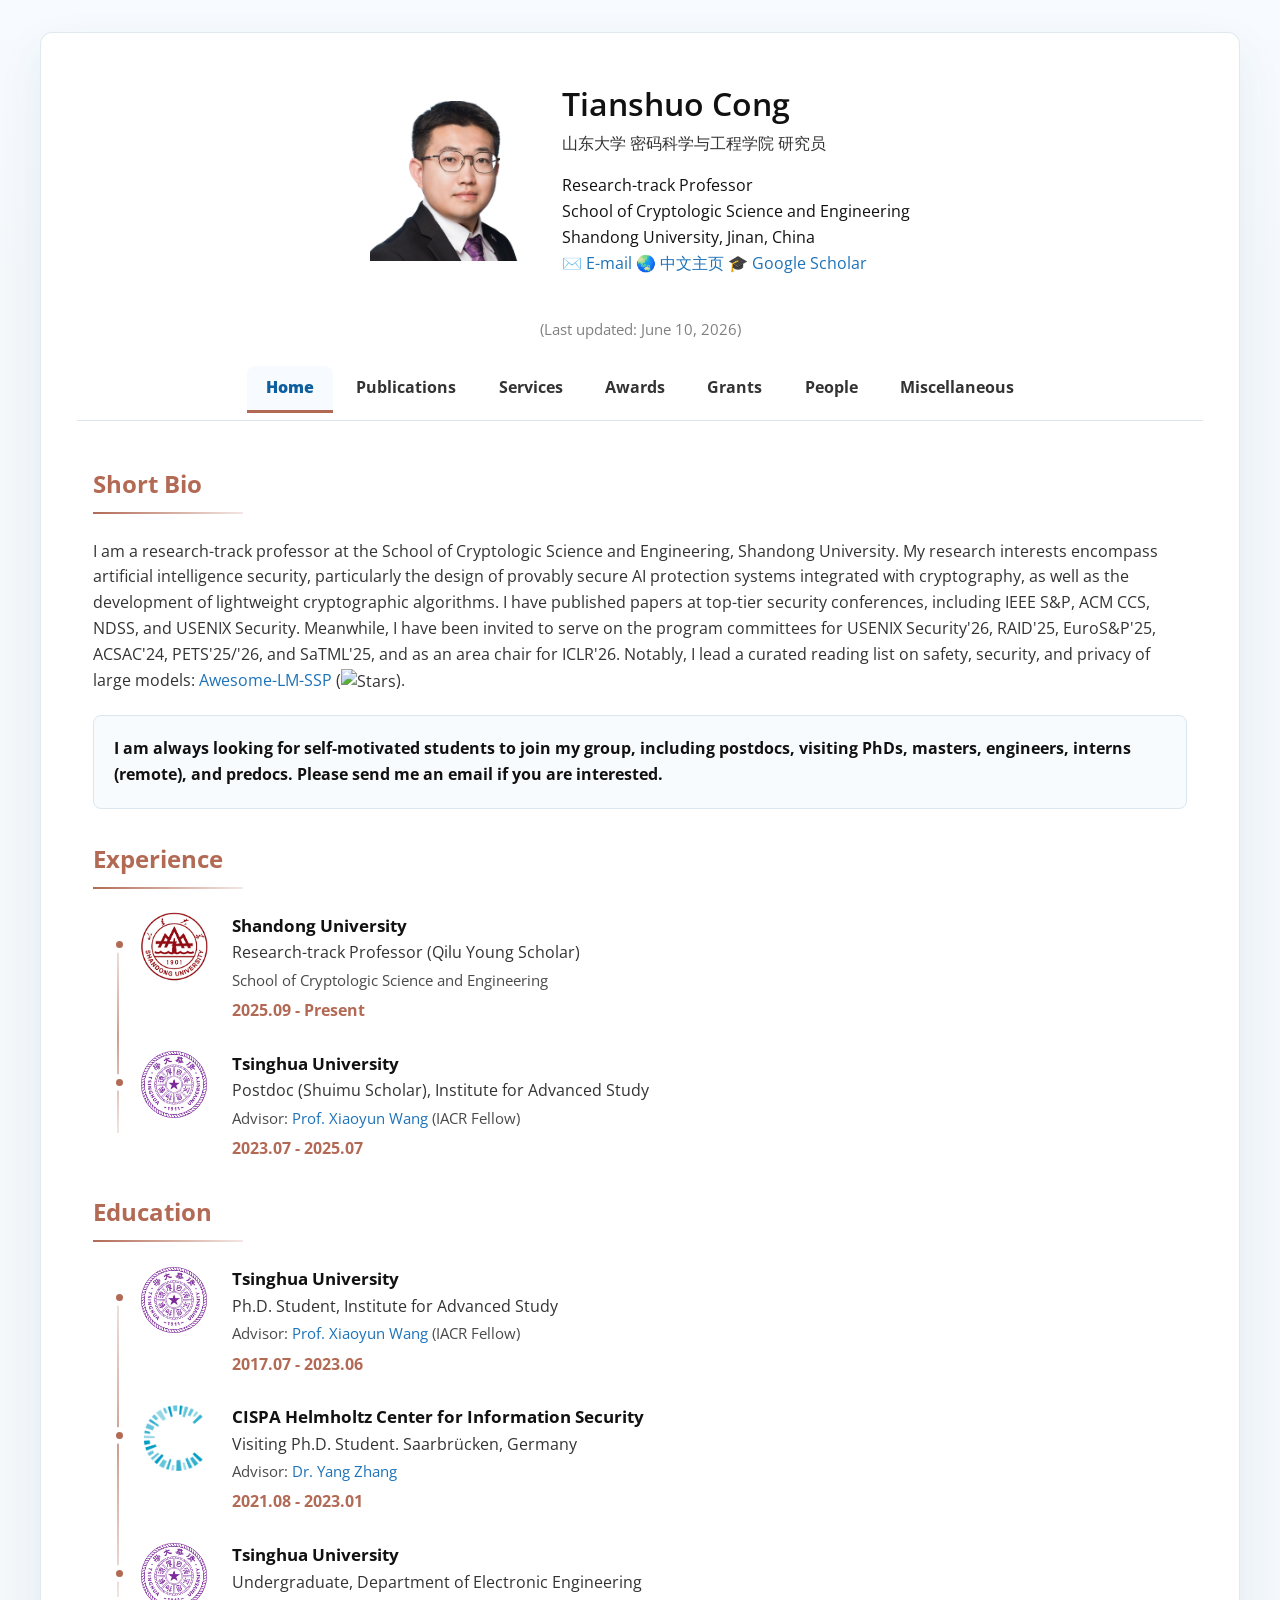
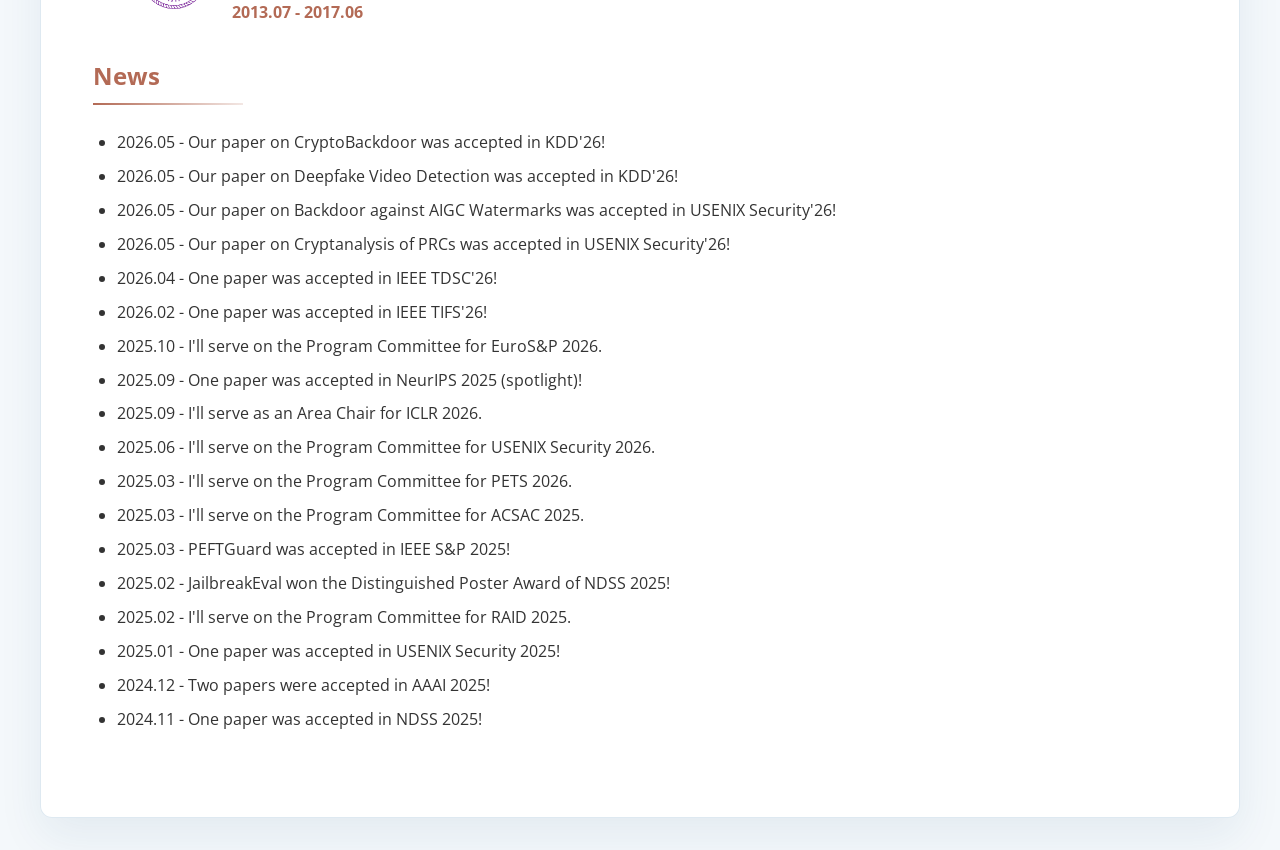
==== commit fdee43be: "Update index.html" ====
--- a/index.html
+++ b/index.html
@@ -25,7 +25,7 @@
   </div>
 
   <div align="center" style="color: gray; font-size: 0.95rem;">
-    (Last updated: March 06, 2026)
+    (Last updated: June 10, 2026)
   </div>
 
   <ul class="nav nav-tabs" id="mainTab" role="tablist">
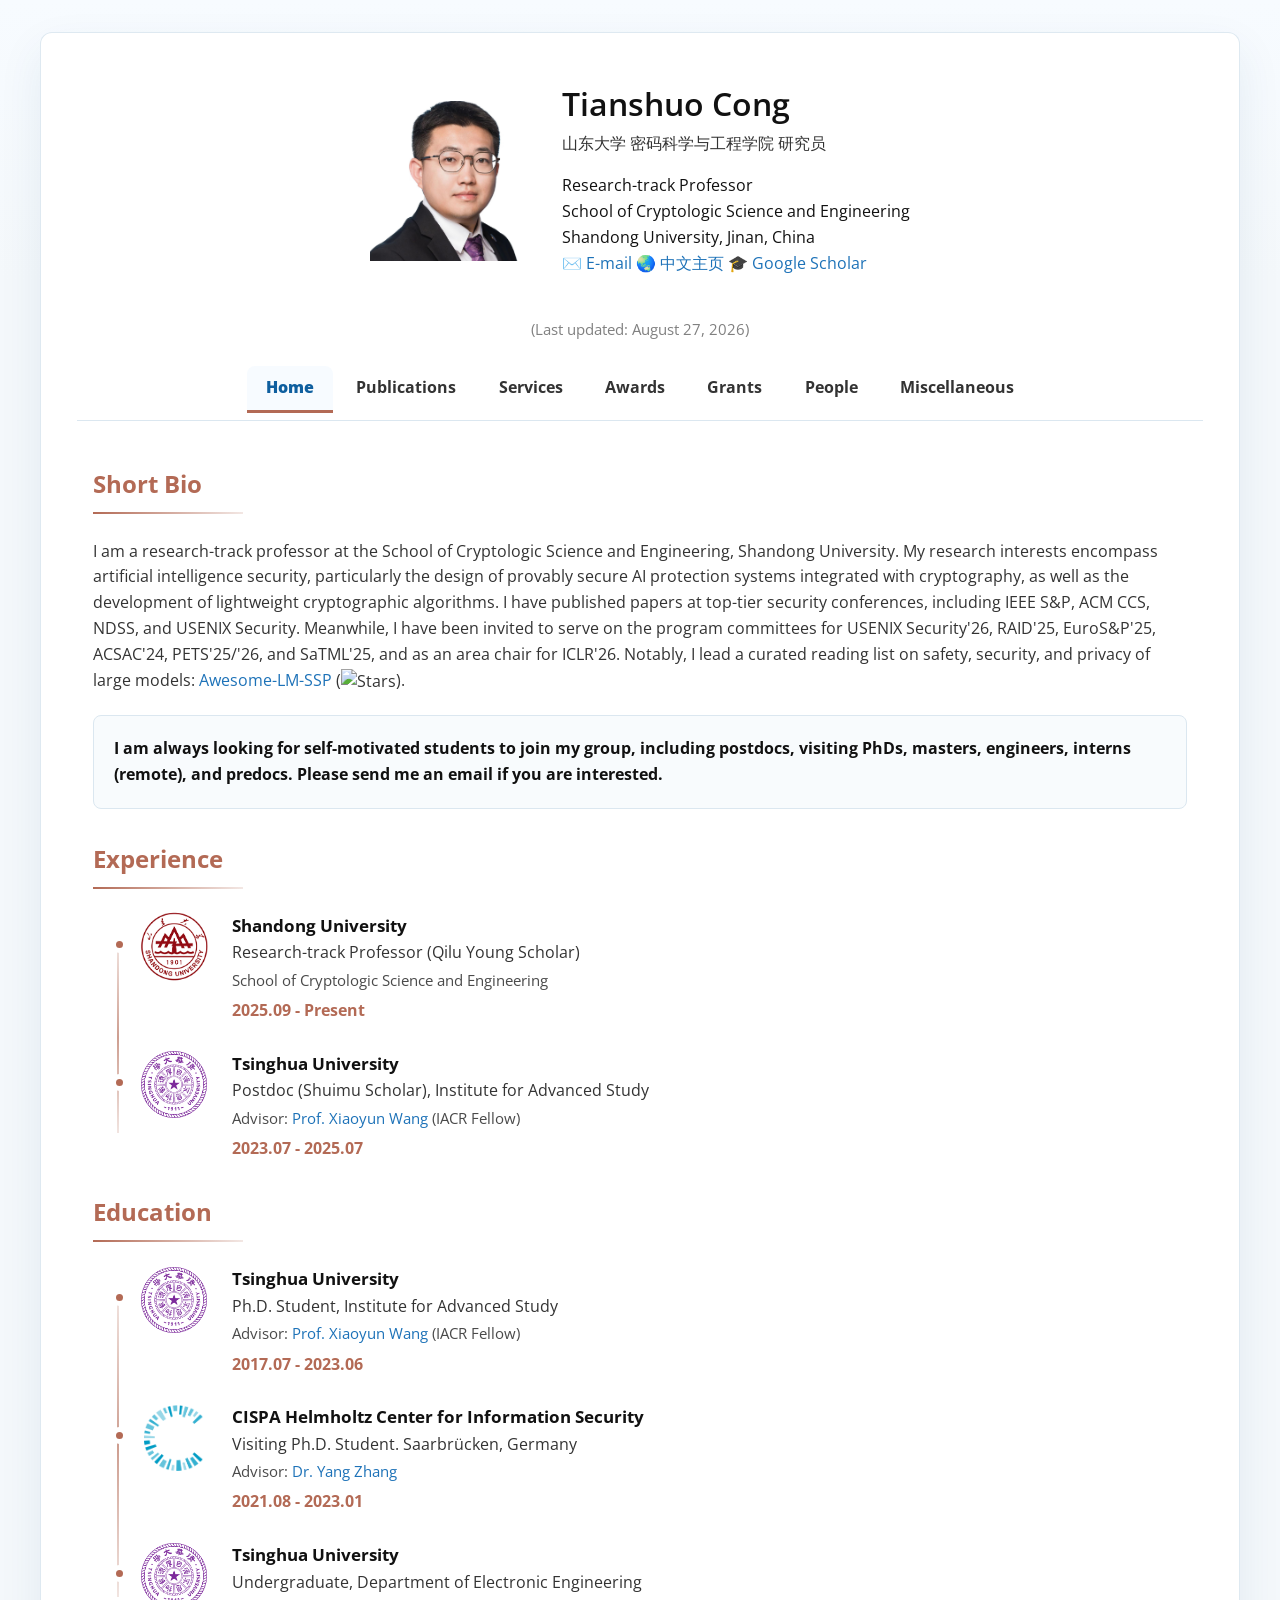
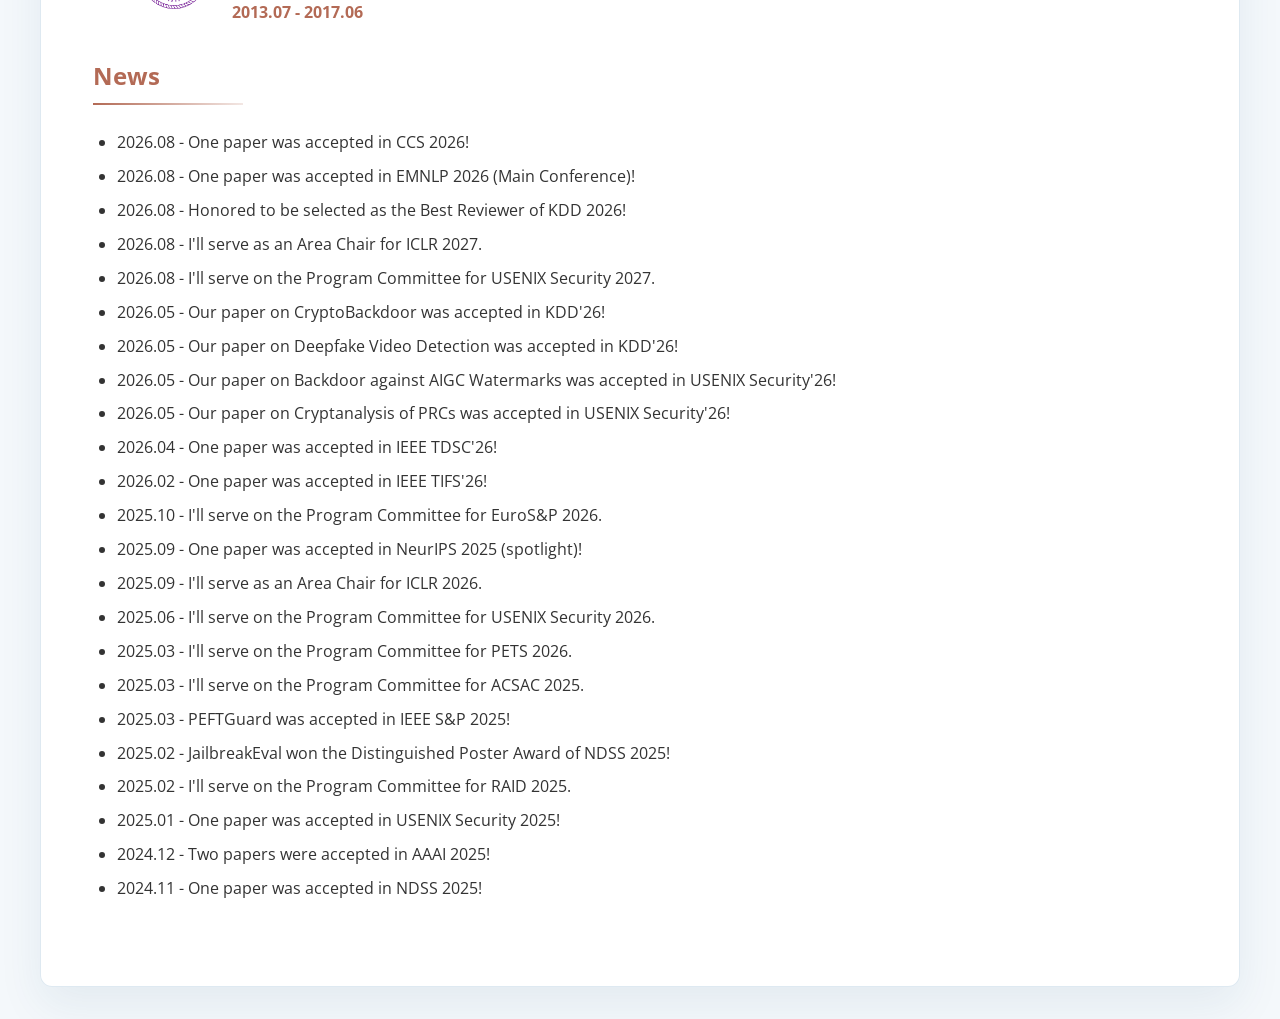
==== commit b2d2a026: "Update index.html" ====
--- a/index.html
+++ b/index.html
@@ -25,7 +25,7 @@
   </div>
 
   <div align="center" style="color: gray; font-size: 0.95rem;">
-    (Last updated: June 10, 2026)
+    (Last updated: August 27, 2026)
   </div>
 
   <ul class="nav nav-tabs" id="mainTab" role="tablist">
